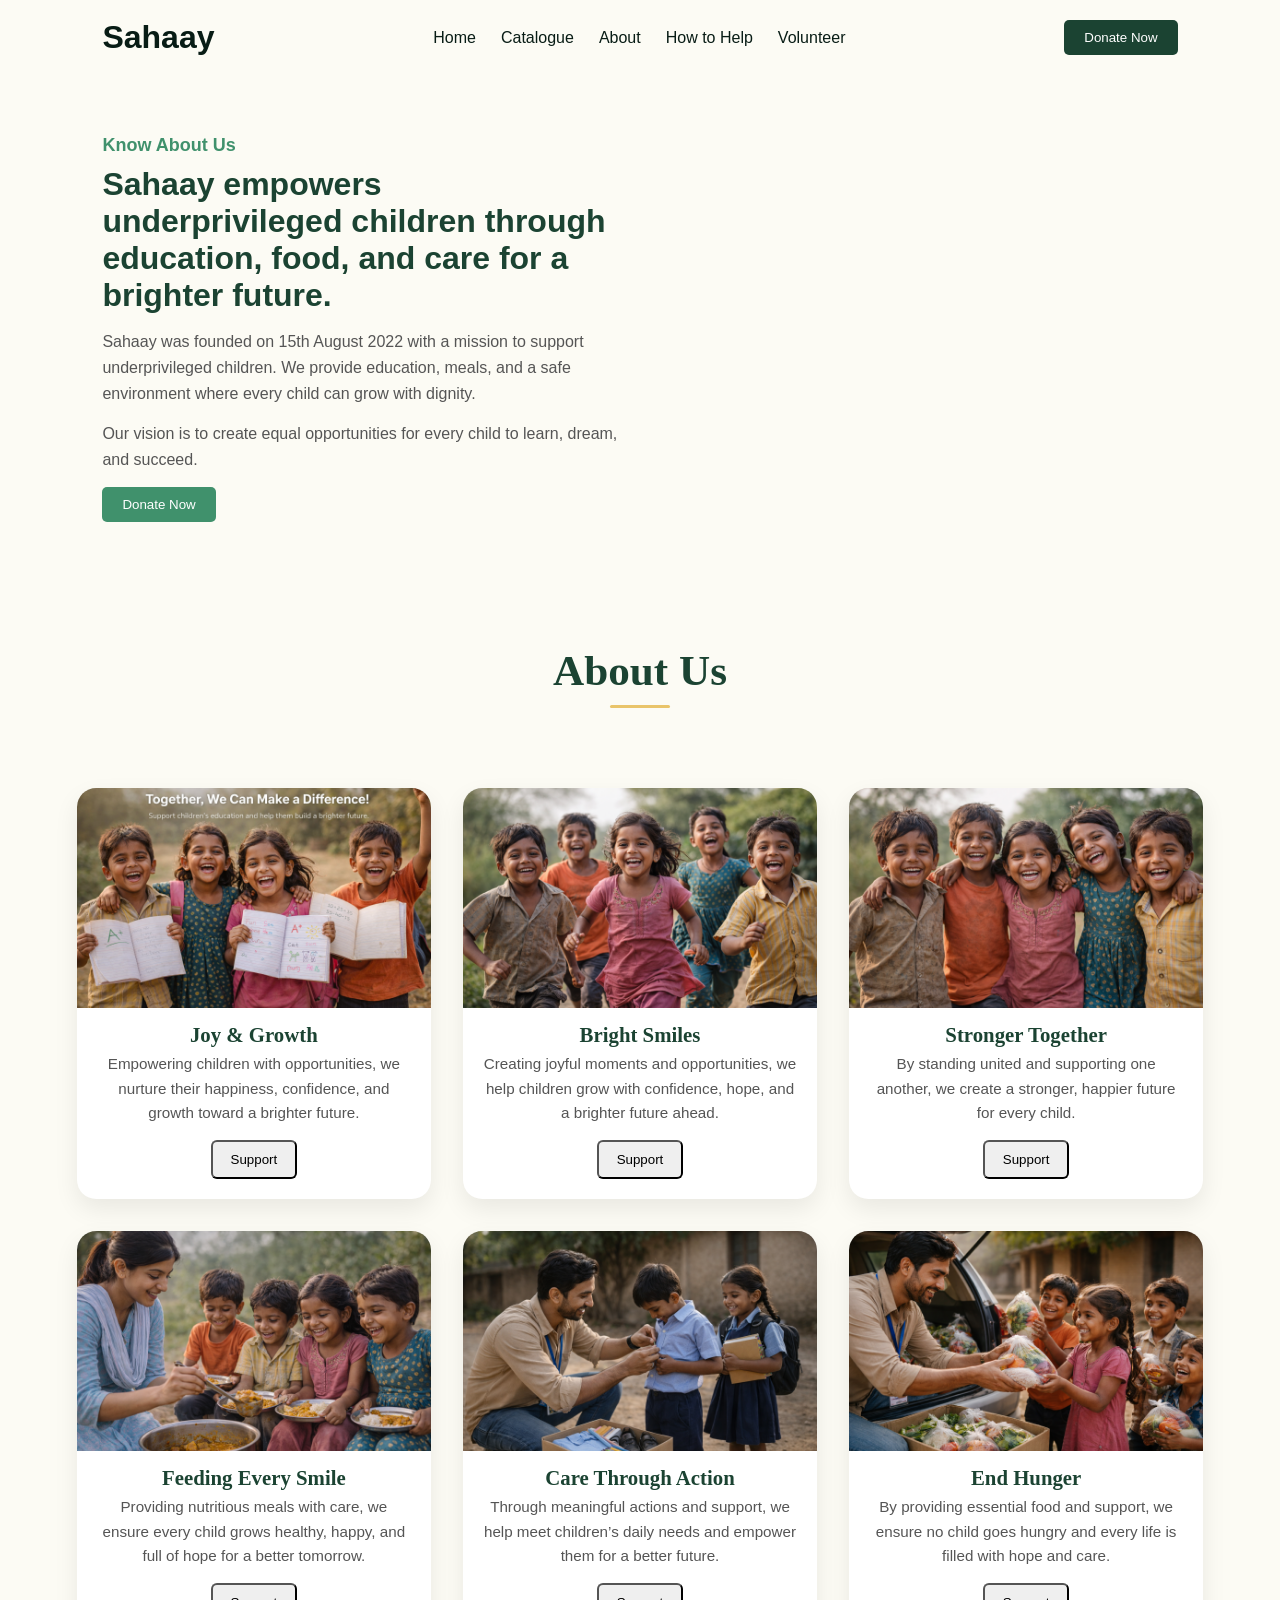
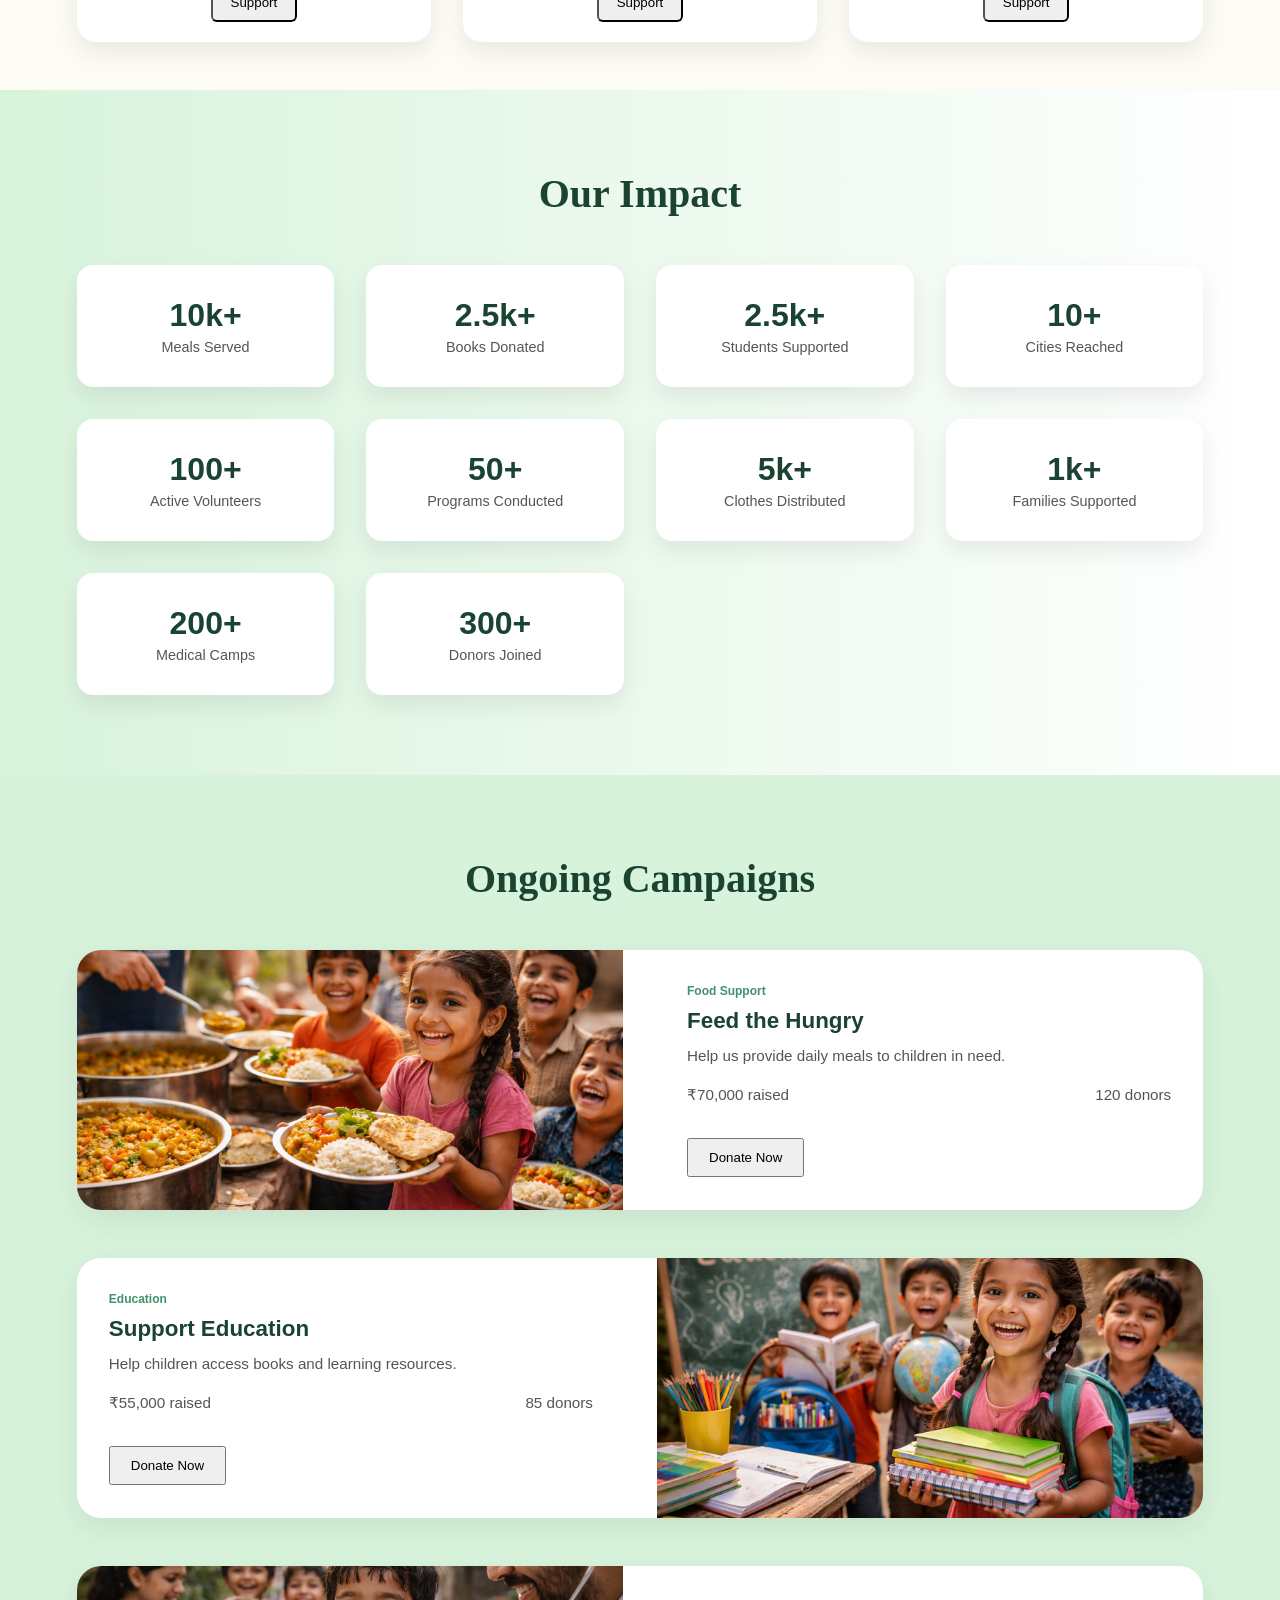
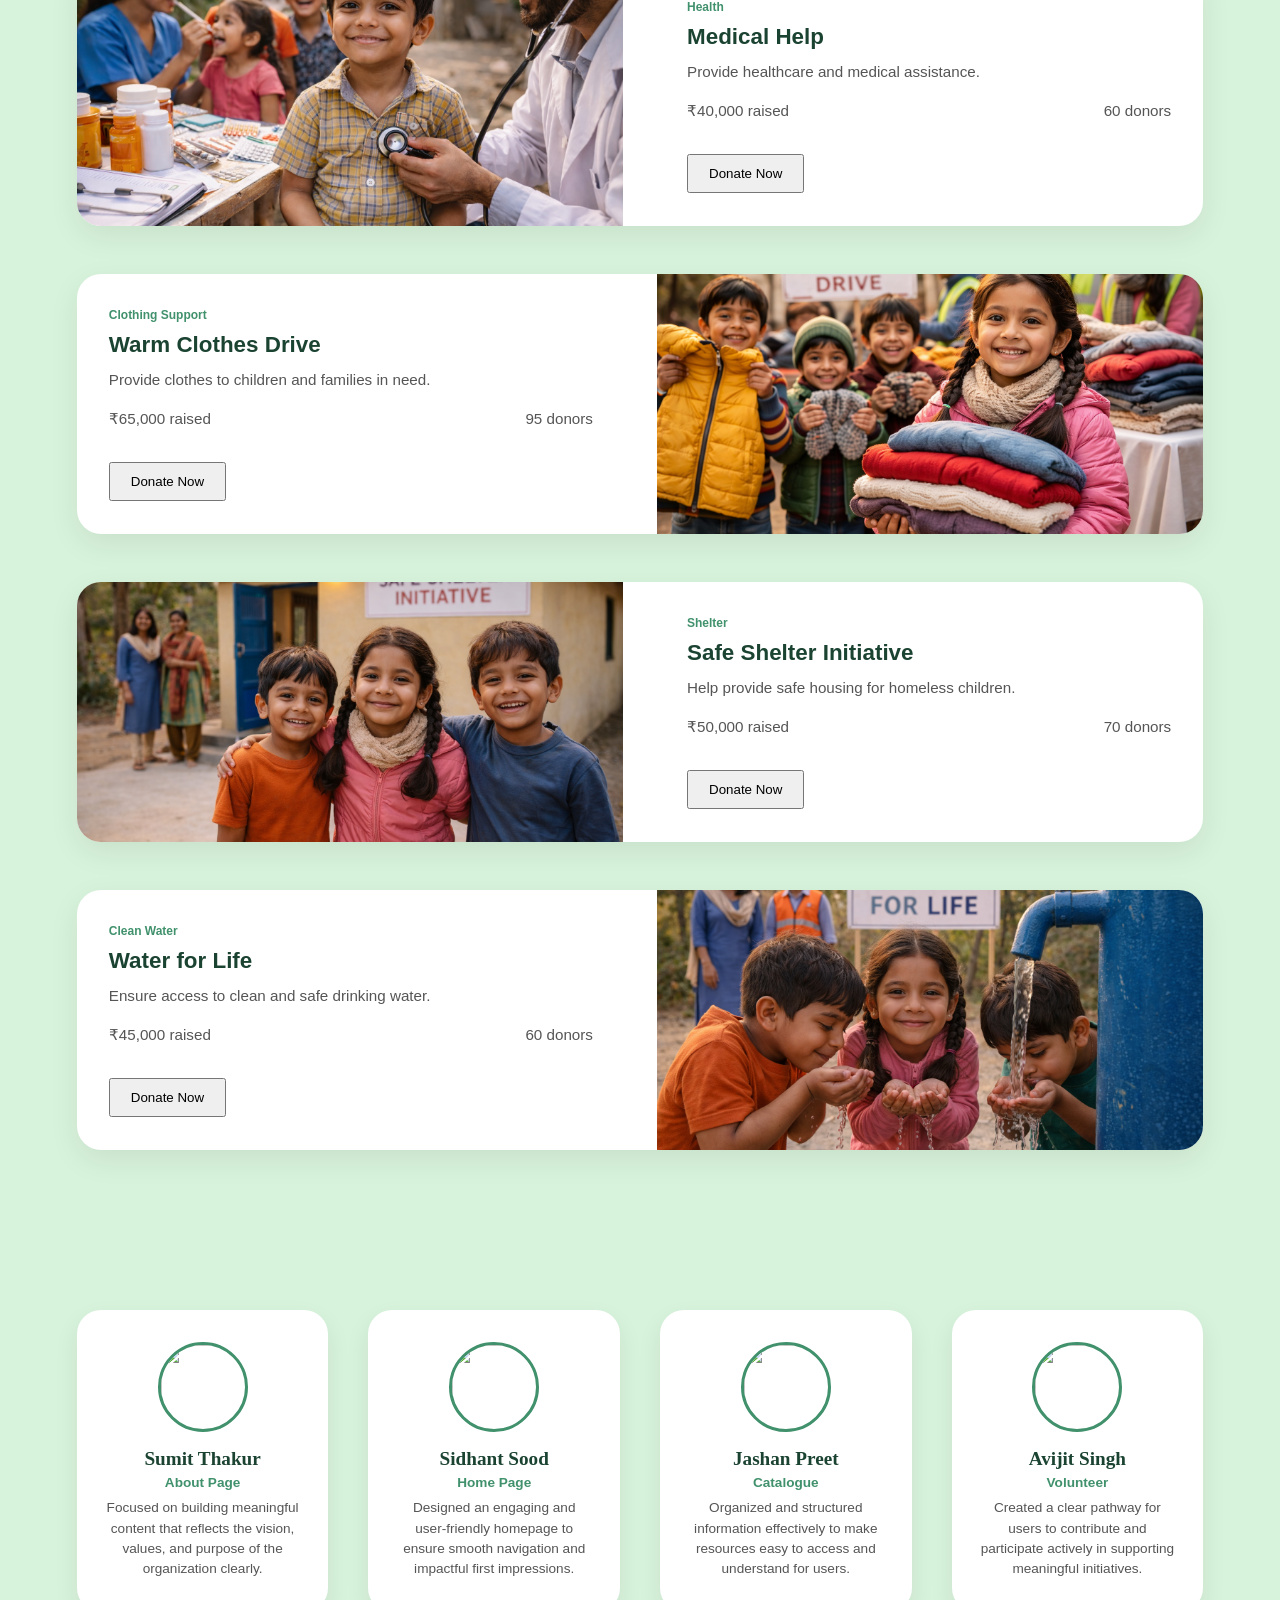
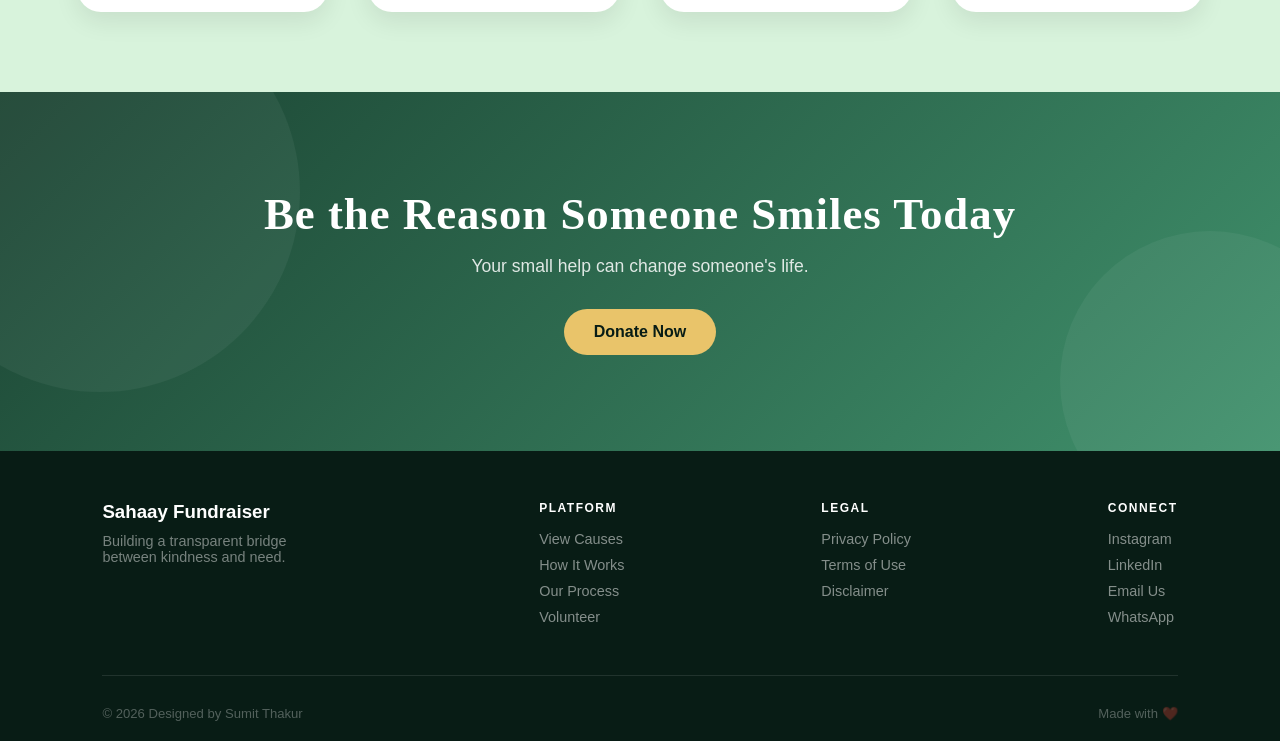
==== ABOUT/index.html @ 9f2596bf "added about page" ====
<!doctype html>
<html lang="en">
  <head>
    <meta charset="UTF-8" />
    <meta name="viewport" content="width=device-width, initial-scale=1.0" />
    <title>Sahaay | Extending a Helping Hand</title>
    <link rel="stylesheet" href="style.css" />
  </head>

  <body>
    <!-- NAVBAR -->
   <nav class="navbar">
        <div class="logo">Sahaay</div>
        <ul class="nav-links">
            <li><a href="#home">Home</a></li>
            <li><a href="#catalogue">Catalogue</a></li>
            <li><a href="#about">About</a></li>
            <li><a href="#how">How to Help</a></li>
            <li><a href="#volunteer">Volunteer</a></li>
        </ul>
        <button class="nav-donate">Donate Now</button>
    </nav>

    <!-- ===== ABOUT SECTION ===== -->
    <section class="about">
      <div class="about-container">
        <!-- LEFT SIDE CONTENT -->
        <div class="about-content">
          <h3 class="about-sub">Know About Us</h3>

          <h2 class="about-title">
            Sahaay empowers underprivileged children through education, food,
            and care for a brighter future.
          </h2>

          <p class="about-text">
            Sahaay was founded on 15th August 2022 with a mission to support
            underprivileged children. We provide education, meals, and a safe
            environment where every child can grow with dignity.
          </p>

          <p class="about-text">
            Our vision is to create equal opportunities for every child to
            learn, dream, and succeed.
          </p>

          <button class="about-btn">Donate Now</button>
        </div>

        <!-- RIGHT SIDE VIDEO -->
        <div class="about-video">
          <video autoplay muted loop>
            <source src="ASSETS/video1.mp4" type="video/mp4" />
          </video>
        </div>
      </div>
    </section>

    <!-- ABOUT -->
    <section class="main-section1">
      <h2 class="about-heading">About Us</h2>
    </section>

    <section class="main-section2 about-grid">
      <div class="main-section-child about-card">
        <img src="Assets/image1.png" />
        <h3 class="card-title">Joy & Growth</h3>
        <p class="card-desc">
          Empowering children with opportunities, we nurture their happiness,
          confidence, and growth toward a brighter future.
        </p>
        <button class="btn-primary">Support</button>
      </div>

      <div class="main-section-child about-card">
        <img src="Assets/image2.png" />
        <h3 class="card-title">Bright Smiles</h3>
        <p class="card-desc">
          Creating joyful moments and opportunities, we help children grow with
          confidence, hope, and a brighter future ahead.
        </p>
        <button class="btn-primary">Support</button>
      </div>

      <div class="main-section-child about-card">
        <img src="Assets/image3.png" />
        <h3 class="card-title">Stronger Together</h3>
        <p class="card-desc">
          By standing united and supporting one another, we create a stronger,
          happier future for every child.
        </p>
        <button class="btn-primary">Support</button>
      </div>

      <div class="main-section-child about-card">
        <img src="Assets/image4.png" />
        <h3 class="card-title">Feeding Every Smile</h3>
        <p class="card-desc">
          Providing nutritious meals with care, we ensure every child grows
          healthy, happy, and full of hope for a better tomorrow.
        </p>
        <button class="btn-primary">Support</button>
      </div>

      <div class="main-section-child about-card">
        <img src="Assets/image5.png" />
        <h3 class="card-title">Care Through Action</h3>
        <p class="card-desc">
          Through meaningful actions and support, we help meet children’s daily
          needs and empower them for a better future.
        </p>
        <button class="btn-primary">Support</button>
      </div>

      <div class="main-section-child about-card">
        <img src="Assets/image6.png" />
        <h3 class="card-title">End Hunger</h3>
        <p class="card-desc">
          By providing essential food and support, we ensure no child goes
          hungry and every life is filled with hope and care.
        </p>
        <button class="btn-primary">Support</button>
      </div>
    </section>

    <section class="impact">
      <h2>Our Impact</h2>

      <div class="impact-container">
        <div class="impact-box">
          <h3>10k+</h3>
          <p>Meals Served</p>
        </div>

        <div class="impact-box">
          <h3>2.5k+</h3>
          <p>Books Donated</p>
        </div>

        <div class="impact-box">
          <h3>2.5k+</h3>
          <p>Students Supported</p>
        </div>

        <div class="impact-box">
          <h3>10+</h3>
          <p>Cities Reached</p>
        </div>

        <div class="impact-box">
          <h3>100+</h3>
          <p>Active Volunteers</p>
        </div>

        <div class="impact-box">
          <h3>50+</h3>
          <p>Programs Conducted</p>
        </div>

        <div class="impact-box">
          <h3>5k+</h3>
          <p>Clothes Distributed</p>
        </div>

        <div class="impact-box">
          <h3>1k+</h3>
          <p>Families Supported</p>
        </div>

        <div class="impact-box">
          <h3>200+</h3>
          <p>Medical Camps</p>
        </div>

        <div class="impact-box">
          <h3>300+</h3>
          <p>Donors Joined</p>
        </div>
      </div>
    </section>

    <!-- ===== NEW: CAMPAIGN CARDS ===== -->
    <section class="campaigns">
      <h2>Ongoing Campaigns</h2>

      <div class="campaign-list">
        <div class="campaign-card">
          <div class="campaign-img">
            <img src="Assets/image7.png" />
          </div>
          <div class="campaign-content">
            <span>Food Support</span>
            <h3>Feed the Hungry</h3>
            <p>Help us provide daily meals to children in need.</p>
            <div class="campaign-meta">
              <p>₹70,000 raised</p>
              <p>120 donors</p>
            </div>
            <button class="btn-primary">Donate Now</button>
          </div>
        </div>

        <div class="campaign-card reverse">
          <div class="campaign-img">
            <img src="Assets/image8.png" />
          </div>
          <div class="campaign-content">
            <span>Education</span>
            <h3>Support Education</h3>
            <p>Help children access books and learning resources.</p>
            <div class="campaign-meta">
              <p>₹55,000 raised</p>
              <p>85 donors</p>
            </div>
            <button class="btn-primary">Donate Now</button>
          </div>
        </div>

        <div class="campaign-card">
          <div class="campaign-img">
            <img src="Assets/image9.png" />
          </div>
          <div class="campaign-content">
            <span>Health</span>
            <h3>Medical Help</h3>
            <p>Provide healthcare and medical assistance.</p>
            <div class="campaign-meta">
              <p>₹40,000 raised</p>
              <p>60 donors</p>
            </div>
            <button class="btn-primary">Donate Now</button>
          </div>
        </div>

        <div class="campaign-card reverse">
          <div class="campaign-img">
            <img src="Assets/image10.png" />
          </div>
          <div class="campaign-content">
            <span>Clothing Support</span>
            <h3>Warm Clothes Drive</h3>
            <p>Provide clothes to children and families in need.</p>
            <div class="campaign-meta">
              <p>₹65,000 raised</p>
              <p>95 donors</p>
            </div>
            <button class="btn-primary">Donate Now</button>
          </div>
        </div>

        <div class="campaign-card">
          <div class="campaign-img">
            <img src="Assets/image11.png" />
          </div>
          <div class="campaign-content">
            <span>Shelter</span>
            <h3>Safe Shelter Initiative</h3>
            <p>Help provide safe housing for homeless children.</p>
            <div class="campaign-meta">
              <p>₹50,000 raised</p>
              <p>70 donors</p>
            </div>
            <button class="btn-primary">Donate Now</button>
          </div>
        </div>

        <div class="campaign-card reverse">
          <div class="campaign-img">
            <img src="Assets/image12.png" />
          </div>
          <div class="campaign-content">
            <span>Clean Water</span>
            <h3>Water for Life</h3>
            <p>Ensure access to clean and safe drinking water.</p>
            <div class="campaign-meta">
              <p>₹45,000 raised</p>
              <p>60 donors</p>
            </div>
            <button class="btn-primary">Donate Now</button>
          </div>
        </div>
      </div>
    </section>

    <!-- =======Team section======= -->
    <section class="team-section">
      <div class="team-container">
        <div class="team-card">
          <img src="ASSETS/cards.jpg" />
          <h3>Sumit Thakur</h3>
          <p class="role">About Page</p>
          <p class="team-desc">
            Focused on building meaningful content that reflects the vision,
            values, and purpose of the organization clearly.
          </p>
        </div>

        <div class="team-card">
          <img src="ASSETS/cards.jpg" />
          <h3>Sidhant Sood</h3>
          <p class="role">Home Page</p>
          <p class="team-desc">
            Designed an engaging and user-friendly homepage to ensure smooth
            navigation and impactful first impressions.
          </p>
        </div>

        <div class="team-card">
          <img src="ASSETS/cards.jpg" />
          <h3>Jashan Preet</h3>
          <p class="role">Catalogue</p>
          <p class="team-desc">
            Organized and structured information effectively to make resources
            easy to access and understand for users.
          </p>
        </div>

        <div class="team-card">
          <img src="ASSETS/cards.jpg" />
          <h3>Avijit Singh</h3>
          <p class="role">Volunteer</p>
          <p class="team-desc">
            Created a clear pathway for users to contribute and participate
            actively in supporting meaningful initiatives.
          </p>
        </div>
      </div>
    </section>

    <!-- ===== NEW: DONATION CTA ===== -->
    <section class="donation-cta">
      <h2>Be the Reason Someone Smiles Today</h2>
      <p>Your small help can change someone's life.</p>
      <button class="btn-primary">Donate Now</button>
    </section>

    <!-- ===== Footer section ===== -->
    <footer class="footer">
      <div class="footer-top">
        <div class="footer-brand">
          <h3>Sahaay Fundraiser</h3>
          <p>Building a transparent bridge between kindness and need.</p>
        </div>
        <div class="footer-col">
          <h5>Platform</h5>
          <a href="#">View Causes</a>
          <a href="#">How It Works</a>
          <a href="#">Our Process</a>
          <a href="#">Volunteer</a>
        </div>
        <div class="footer-col">
          <h5>Legal</h5>
          <a href="#">Privacy Policy</a>
          <a href="#">Terms of Use</a>
          <a href="#">Disclaimer</a>
        </div>
        <div class="footer-col">
          <h5>Connect</h5>
          <a href="#">Instagram</a>
          <a href="#">LinkedIn</a>
          <a href="#">Email Us</a>
          <a href="#">WhatsApp</a>
        </div>
      </div>
      <div class="footer-bottom">
        <p class="copy">&copy; 2026 Designed by Sumit Thakur</p>
        <p class="copy">Made with ❤️</p>
      </div>
    </footer>
  </body>
</html>
---- ABOUT/style.css ----
/* ===== ROOT VARIABLES ===== */
:root {
  --primary-color: #1b4332;
  --secondary-color: #40916c;
  --accent-color: #e9c46a;
  --bg-color: #fcfbf4;
  --bg-alt: #d8f3dc;
  --text-main: #081c15;
  --text-light: #ffffff;
  --font-main: "Georgia", serif;
  --font-alt: "Helvetica Neue", Arial, sans-serif;
}




/* ===== GLOBAL RESET ===== */
* {
  margin: 0;
  padding: 0;
  box-sizing: border-box;
}

html,
body {
  overflow-x: hidden;
}



/* ===== BODY ===== */
body {
  font-family: var(--font-alt);
  background-color: var(--bg-color);
  color: var(--text-main);
}





/* ===== NAVBAR ===== */
.navbar {
  display: flex;
  justify-content: space-between;
  align-items: center;
  padding: 1.2rem 8%;
  background: var(--text-white);
  position: sticky;
  top: 0;
  box-shadow: var(--shadow);
  z-index: 1000;
}

.logo {
  font-size: 2rem;
  font-weight: bold;
  color: var(--primary-green);
}

.nav-links {
  list-style: none;
  display: flex;
  gap: 25px;
}

.nav-links a {
  text-decoration: none;
  color: var(--text-dark);
  font-weight: 500;
}

.nav-donate {
  background-color: var(--primary-color);
  color: var(--text-light);
  padding: 10px 20px;
  border: none;
  border-radius: 5px;
  cursor: pointer;
}







/* ===== ABOUT SECTION ===== */
.about {
  padding: 60px 8%;
  background: var(--bg-color);
}


.about-container {
  display: grid;
  grid-template-columns: 1fr 1fr;
  gap: 40px;
  align-items: center;
}


.about-sub {
  color: var(--secondary-color);
  font-size: 18px;
  margin-bottom: 10px;
}

.about-title {
  font-size: 32px;
  color: var(--primary-color);
  margin-bottom: 15px;
}

.about-text {
  color: #555;
  margin-bottom: 15px;
  line-height: 1.6;
}


.about-btn {
  padding: 10px 20px;
  border: none;
  background: var(--secondary-color);
  color: white;
  cursor: pointer;
  border-radius: 5px;
}


.about-video video {
  width: 100%;
  height: 350px;
  object-fit: cover;
  border-radius: 10px;
}






/* ABOUT SECTION STYLING */
.main-section1 {
  text-align: center;
  padding: 4rem 2rem 2rem;
}

.about-heading {
  font-size: 2.7rem;
  color: var(--primary-color);
  font-family: var(--font-main);
  position: relative;
}

.about-heading::after {
  content: "";
  width: 60px;
  height: 3px;
  background: var(--accent-color);
  display: block;
  margin: 10px auto 0;
  border-radius: 2px;
}

.about-grid {
  display: grid;
  grid-template-columns: repeat(auto-fit, minmax(280px, 1fr));
  gap: 2rem;
  padding: 3rem 6%;
}

.about-card {
  background: var(--text-light);
  border-radius: 1.2rem;
  overflow: hidden;
  box-shadow: 0 10px 25px rgba(0, 0, 0, 0.08);
  transition: 0.3s ease;
  display: flex;
  flex-direction: column;
}

.about-card:hover {
  transform: translateY(-12px);
  box-shadow: 0 20px 40px rgba(0, 0, 0, 0.15);
}

.about-card img {
  width: 100%;
  height: 220px;
  object-fit: cover;
  transition: 0.3s;
}

.about-card:hover img {
  transform: scale(1.05);
}

.card-title {
  font-size: 1.3rem;
  color: var(--primary-color);
  margin: 15px 0 5px;
  font-family: var(--font-main);
  text-align: center;
}

.card-desc {
  font-size: 0.95rem;
  color: #555;
  padding: 0 1.2rem;
  line-height: 1.6;
  text-align: center;
}

.about-card .btn-primary {
  margin: 15px auto 20px;
  padding: 10px 18px;
  border-radius: 6px;
  font-weight: 500;
}






/* IMPACT SECTION */
.impact {
  padding: 5rem 6%;
  text-align: center;
  background: linear-gradient(to right, var(--bg-alt), #ffffff);
}

.impact h2 {
  font-size: 2.5rem;
  margin-bottom: 3rem;
  color: var(--primary-color);
  font-family: var(--font-main);
}

.impact-container {
  display: grid;
  grid-template-columns: repeat(auto-fit, minmax(220px, 1fr));
  gap: 2rem;
}

.impact-box {
  background: var(--text-light);
  padding: 2rem;
  border-radius: 1rem;
  box-shadow: 0 10px 25px rgba(0, 0, 0, 0.08);
  transition: all 0.3s ease;
  position: relative;
  overflow: hidden;
}

.impact-box:hover {
  transform: translateY(-10px) scale(1.03);
  box-shadow: 0 20px 40px rgba(0, 0, 0, 0.15);
}

.impact-box h3 {
  font-size: 2rem;
  color: var(--primary-color);
  margin-bottom: 5px;
}

.impact-box p {
  font-size: 0.9rem;
  color: #555;
}

.impact-box::before {
  content: "";
  position: absolute;
  inset: 0;
  background: linear-gradient(
    120deg,
    transparent,
    rgba(64, 145, 108, 0.15),
    transparent
  );
  opacity: 0;
  transition: 0.3s;
}

.impact-box:hover::before {
  opacity: 1;
}




/* CAMPAIGNS */
.campaigns {
  padding: 5rem 6%;
  background: var(--bg-alt);
}

.campaigns h2 {
  text-align: center;
  font-size: 2.5rem;
  margin-bottom: 3rem;
  color: var(--primary-color);
  font-family: var(--font-main);
}

.campaign-list {
  display: flex;
  flex-direction: column;
  gap: 3rem;
}

.campaign-card {
  display: flex;
  align-items: center;
  gap: 2rem;
  background: var(--text-light);
  border-radius: 1.5rem;
  overflow: hidden;
  box-shadow: 0 10px 30px rgba(0, 0, 0, 0.08);
  transition: 0.3s ease;
}

.campaign-card:hover {
  transform: translateY(-10px);
  box-shadow: 0 20px 40px rgba(0, 0, 0, 0.15);
}

.campaign-card.reverse {
  flex-direction: row-reverse;
}

.campaign-img {
  width: 50%;
  height: 260px;
  overflow: hidden;
}

.campaign-img img {
  width: 100%;
  height: 100%;
  object-fit: cover;
  transition: 0.3s;
}

.campaign-card:hover img {
  transform: scale(1.1);
}

.campaign-content {
  width: 50%;
  padding: 2rem;
  display: flex;
  flex-direction: column;
}

.campaign-content span {
  font-size: 0.75rem;
  color: var(--secondary-color);
  font-weight: 600;
}

.campaign-content h3 {
  margin: 10px 0;
  color: var(--primary-color);
  font-size: 1.4rem;
}

.campaign-content p {
  font-size: 0.95rem;
  color: #555;
  margin-bottom: 15px;
  line-height: 1.6;
}

.campaign-meta {
  display: flex;
  justify-content: space-between;
  font-size: 0.85rem;
  margin-bottom: 15px;
  color: #444;
}

.campaign-content .btn-primary {
  width: fit-content;
  padding: 10px 20px;
  margin-top: auto;
}







/* TEAM SECTION STYLING */
.team-section {
  padding: 5rem 6%;
  background: var(--bg-alt);
}

.team-container {
  display: grid;
  grid-template-columns: repeat(auto-fit, minmax(240px, 1fr));
  gap: 2.5rem;
}

.team-card {
  background: var(--text-light);
  border-radius: 1.5rem;
  padding: 2rem 1.5rem;
  text-align: center;
  transition: 0.3s ease;
  box-shadow: 0 10px 25px rgba(0, 0, 0, 0.08);
  position: relative;
  overflow: hidden;
}

.team-card::before {
  content: "";
  position: absolute;
  inset: 0;
  background: linear-gradient(
    120deg,
    transparent,
    rgba(64, 145, 108, 0.1),
    transparent
  );
  opacity: 0;
  transition: 0.3s;
}

.team-card:hover::before {
  opacity: 1;
}

.team-card:hover {
  transform: translateY(-12px);
  box-shadow: 0 20px 40px rgba(0, 0, 0, 0.15);
}

.team-card img {
  width: 90px;
  height: 90px;
  border-radius: 50%;
  object-fit: cover;
  margin-bottom: 1rem;
  border: 3px solid var(--secondary-color);
  transition: 0.3s;
}

.team-card:hover img {
  transform: scale(1.1);
  border-color: var(--accent-color);
}

.team-card h3 {
  color: var(--primary-color);
  font-size: 1.2rem;
  margin-bottom: 5px;
  font-family: var(--font-main);
}

.role {
  font-size: 0.85rem;
  color: var(--secondary-color);
  font-weight: 600;
  margin-bottom: 8px;
}

.team-desc {
  font-size: 0.85rem;
  color: #555;
  line-height: 1.5;
  padding: 0 5px;
}








/* DONATION CTA STYLING */
.donation-cta {
  padding: 6rem 2rem;
  text-align: center;
  background: linear-gradient(
    135deg,
    var(--primary-color),
    var(--secondary-color)
  );
  color: var(--text-light);
  position: relative;
  overflow: hidden;
}

.donation-cta::before {
  content: "";
  position: absolute;
  width: 400px;
  height: 400px;
  background: rgba(255, 255, 255, 0.05);
  border-radius: 50%;
  top: -100px;
  left: -100px;
}

.donation-cta::after {
  content: "";
  position: absolute;
  width: 300px;
  height: 300px;
  background: rgba(255, 255, 255, 0.05);
  border-radius: 50%;
  bottom: -80px;
  right: -80px;
}

.donation-cta h2 {
  font-size: 2.8rem;
  margin-bottom: 1rem;
  font-family: var(--font-main);
  letter-spacing: 1px;
}

.donation-cta p {
  font-size: 1.1rem;
  margin-bottom: 2rem;
  color: rgba(255, 255, 255, 0.85);
}

.donation-cta .btn-primary {
  background: var(--accent-color);
  color: var(--text-main);
  border: none;
  padding: 14px 30px;
  font-size: 1rem;
  border-radius: 30px;
  font-weight: 600;
  cursor: pointer;
  transition: 0.3s;
}

.donation-cta .btn-primary:hover {
  transform: scale(1.08);
  box-shadow: 0 10px 25px rgba(0, 0, 0, 0.2);
}



/* ===== Footer ===== */
.footer {
  padding: 50px 8% 20px;
  background-color: var(--text-main);
  color: white;
}

.footer-top {
  display: flex;
  justify-content: space-between;
  gap: 40px;
  flex-wrap: wrap;
  padding-bottom: 40px;
  border-bottom: 1px solid rgba(255, 255, 255, 0.1);
  margin-bottom: 30px;
}

.footer-brand p {
  color: rgba(255, 255, 255, 0.45);
  font-size: 0.9rem;
  margin-top: 10px;
  max-width: 240px;
}

.footer-col h5 {
  font-size: 0.75rem;
  text-transform: uppercase;
  letter-spacing: 1.5px;
  color: var(--accent-gold);
  margin-bottom: 16px;
}

.footer-col a {
  display: block;
  color: rgba(255, 255, 255, 0.5);
  text-decoration: none;
  font-size: 0.9rem;
  margin-bottom: 10px;
}

.footer-col a:hover {
  color: white;
}

.footer-bottom {
  display: flex;
  justify-content: space-between;
  flex-wrap: wrap;
  gap: 8px;
}

.copy {
  font-size: 0.82rem;
  color: rgba(255, 255, 255, 0.3);
}

.f-links {
  margin: 20px 0;
}

.f-links a {
  color: var(--bg-alt);
  text-decoration: none;
  margin: 0 10px;
}
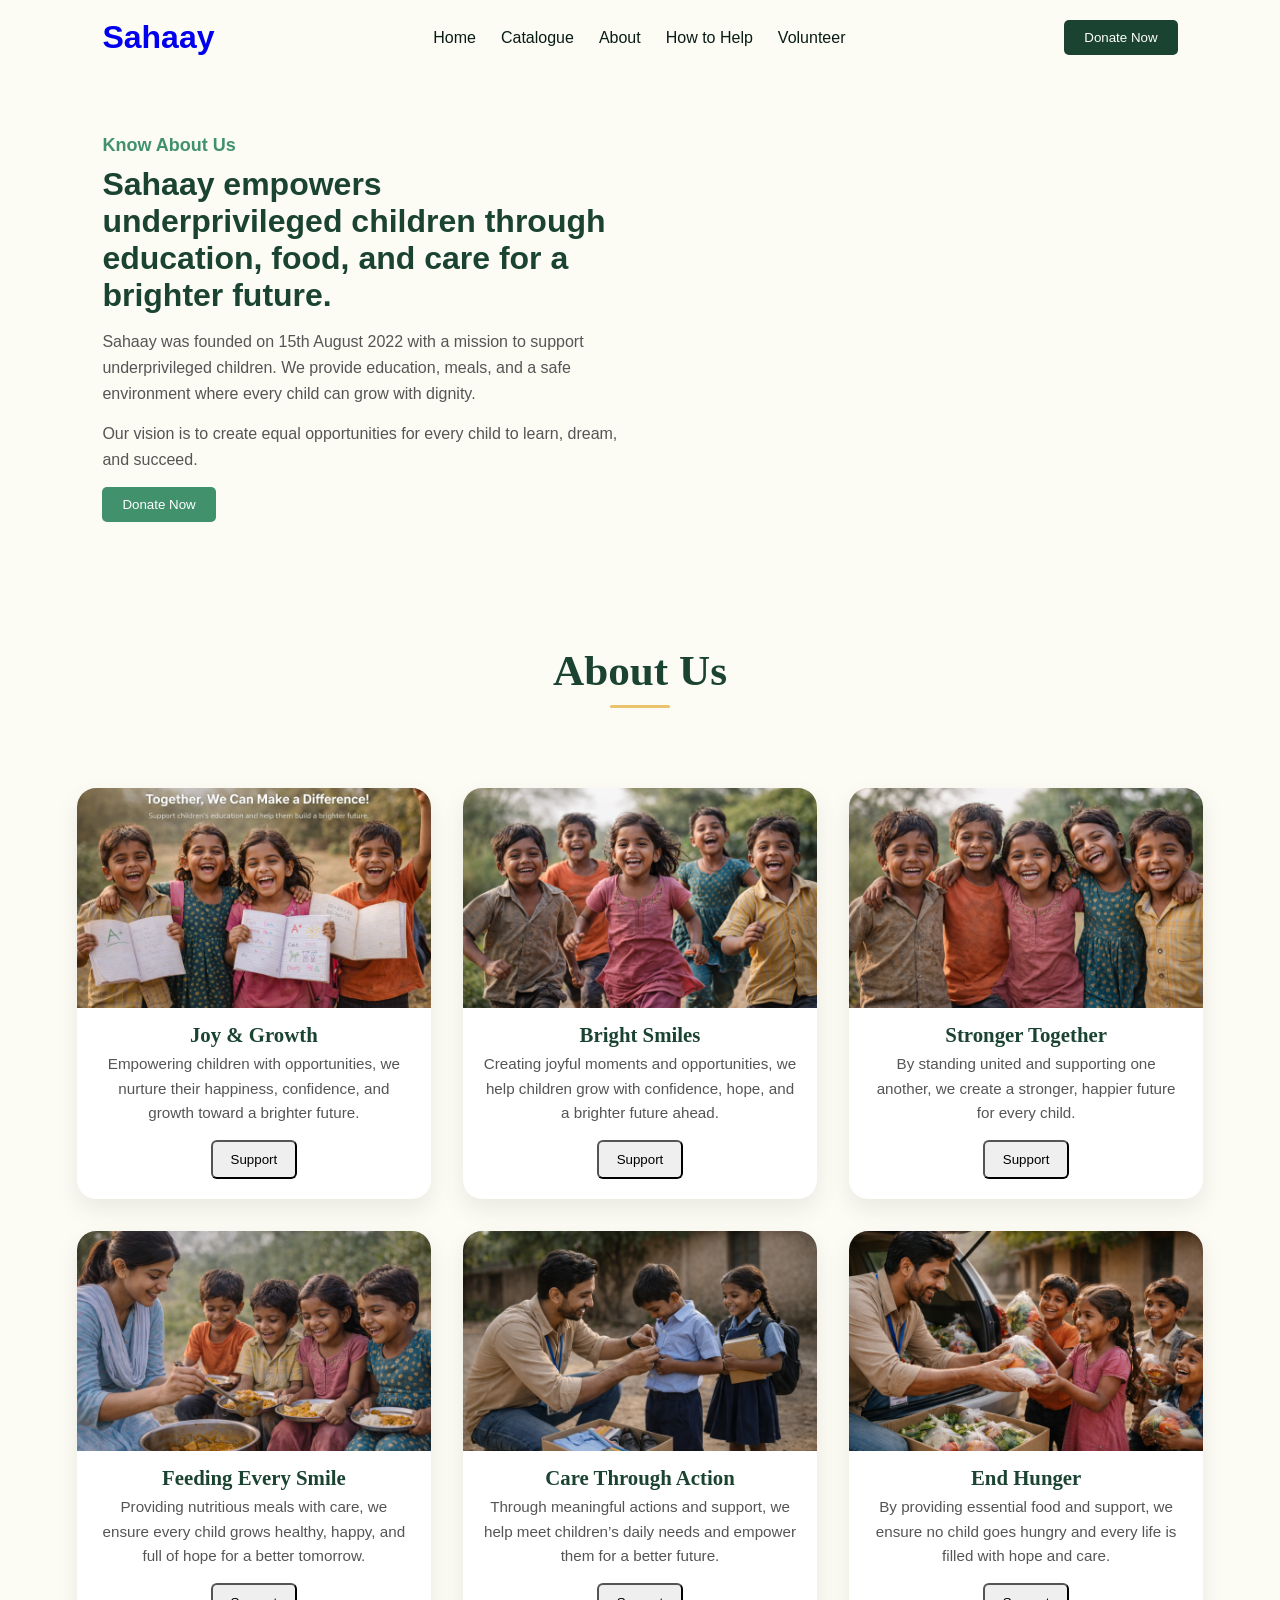
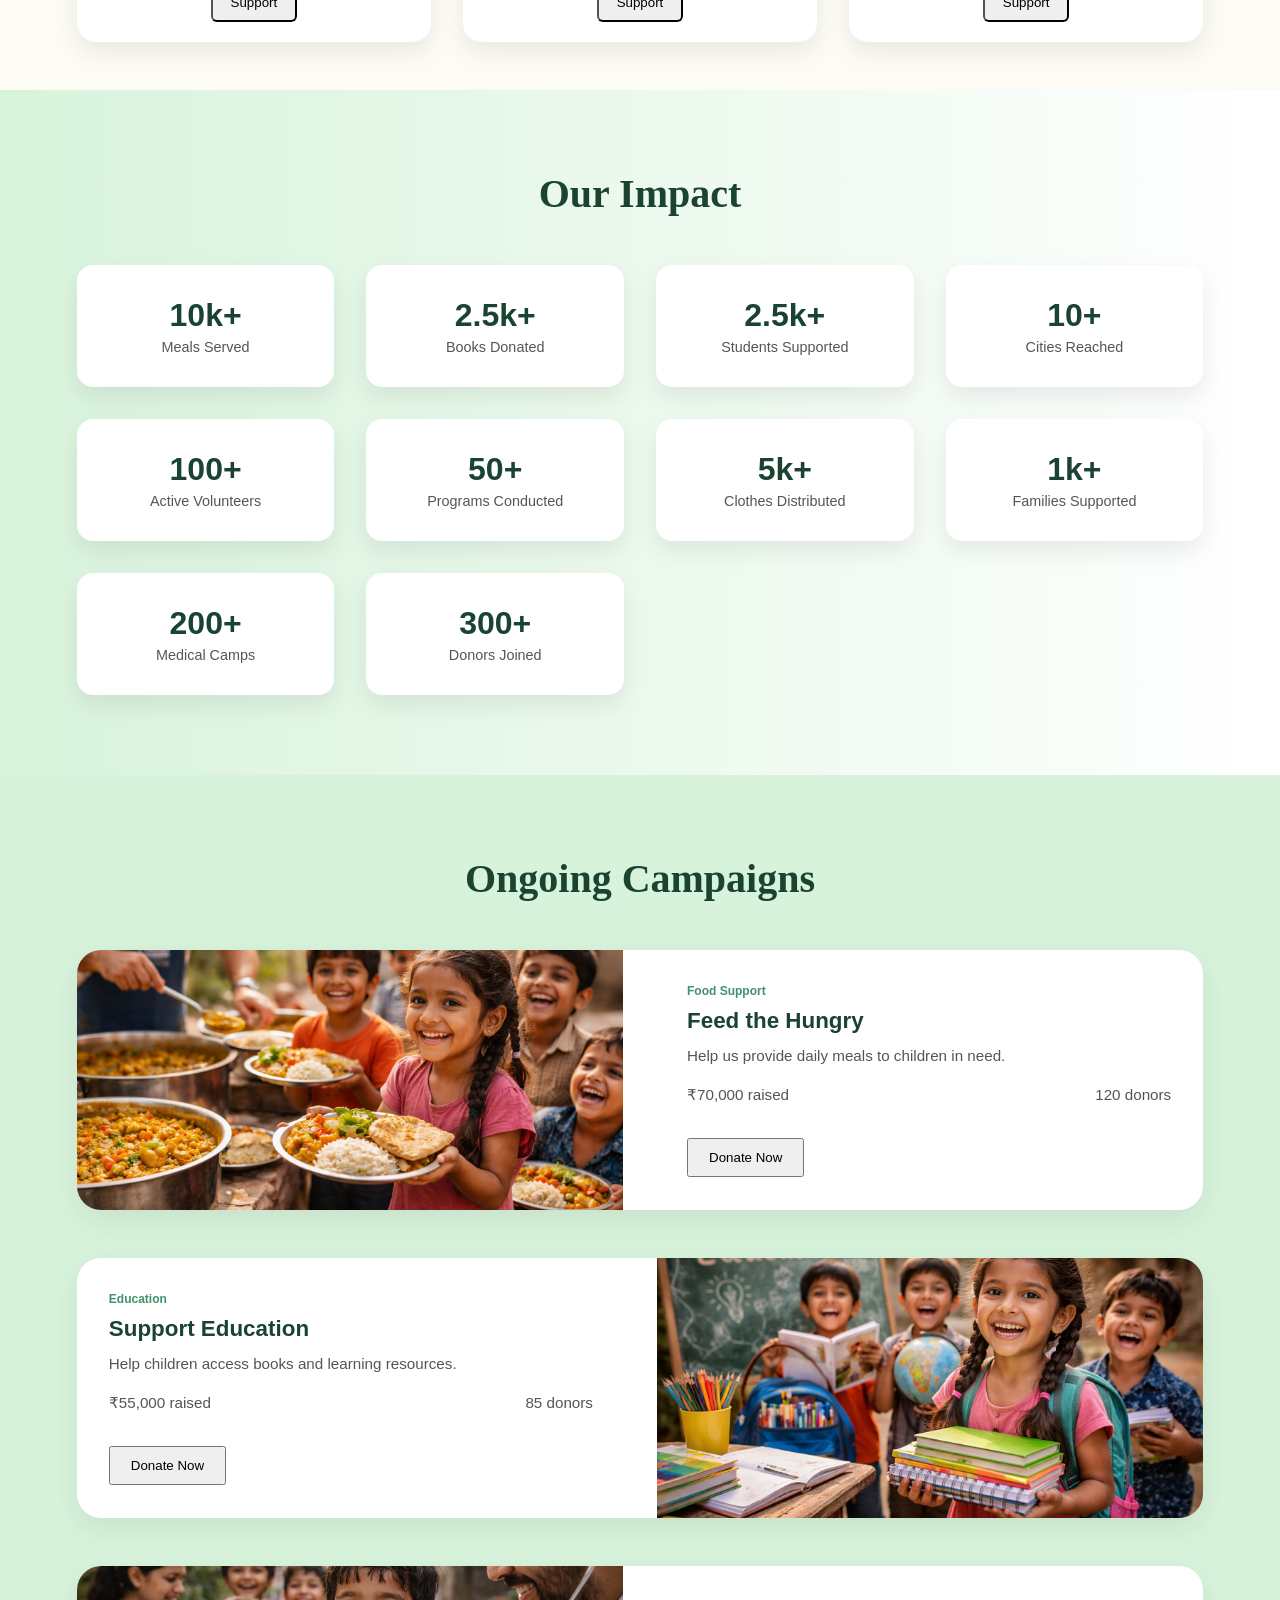
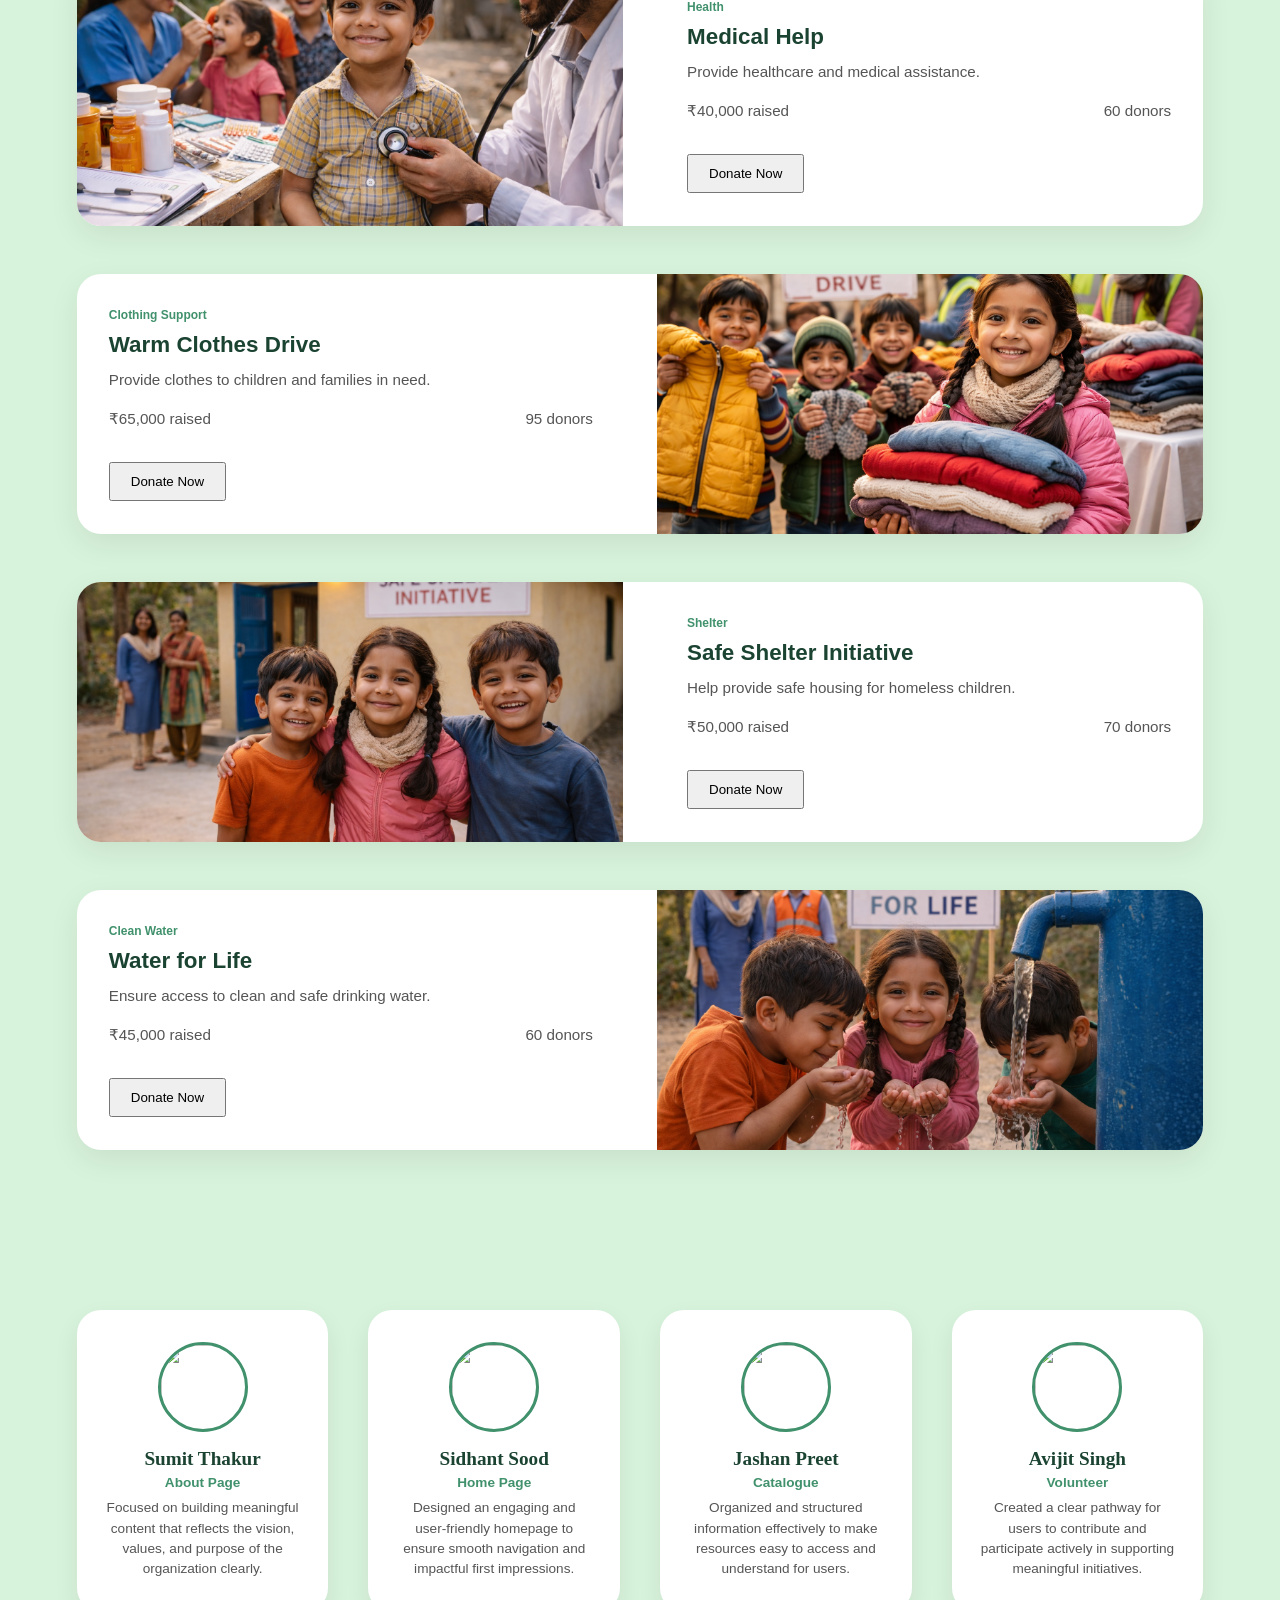
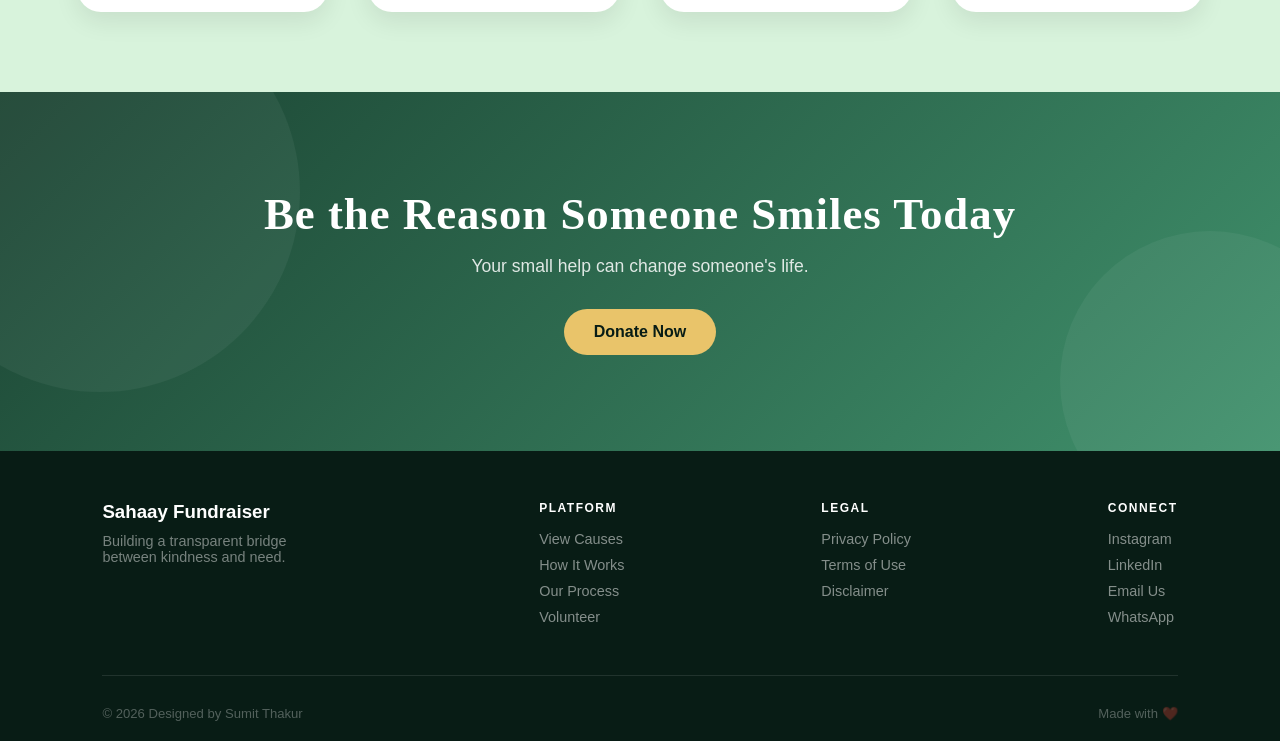
==== commit c6911318: "Minor Changes" ====
--- a/ABOUT/index.html
+++ b/ABOUT/index.html
@@ -10,10 +10,10 @@
   <body>
     <!-- NAVBAR -->
    <nav class="navbar">
-        <div class="logo">Sahaay</div>
+        <a href="/Home/index.html" style="text-decoration: none;"><div class="logo">Sahaay</div></a>
         <ul class="nav-links">
-            <li><a href="#home">Home</a></li>
-            <li><a href="#catalogue">Catalogue</a></li>
+            <li><a href="/Home/index.html">Home</a></li>
+            <li><a href="/Catalogue/catalogue.html">Catalogue</a></li>
             <li><a href="#about">About</a></li>
             <li><a href="#how">How to Help</a></li>
             <li><a href="#volunteer">Volunteer</a></li>
@@ -286,7 +286,7 @@
     <section class="team-section">
       <div class="team-container">
         <div class="team-card">
-          <img src="ASSETS/cards.jpg" />
+          <img src="ASSETS/profile.png" />
           <h3>Sumit Thakur</h3>
           <p class="role">About Page</p>
           <p class="team-desc">
@@ -296,7 +296,7 @@
         </div>
 
         <div class="team-card">
-          <img src="ASSETS/cards.jpg" />
+          <img src="ASSETS/profile.png" />
           <h3>Sidhant Sood</h3>
           <p class="role">Home Page</p>
           <p class="team-desc">
@@ -306,7 +306,7 @@
         </div>
 
         <div class="team-card">
-          <img src="ASSETS/cards.jpg" />
+          <img src="ASSETS/profile.png" />
           <h3>Jashan Preet</h3>
           <p class="role">Catalogue</p>
           <p class="team-desc">
@@ -316,7 +316,7 @@
         </div>
 
         <div class="team-card">
-          <img src="ASSETS/cards.jpg" />
+          <img src="ASSETS/profile.png" />
           <h3>Avijit Singh</h3>
           <p class="role">Volunteer</p>
           <p class="team-desc">
--- a/ABOUT/style.css
+++ b/ABOUT/style.css
@@ -11,9 +11,6 @@
   --font-alt: "Helvetica Neue", Arial, sans-serif;
 }
 
-
-
-
 /* ===== GLOBAL RESET ===== */
 * {
   margin: 0;
@@ -26,18 +23,12 @@
   overflow-x: hidden;
 }
 
-
-
 /* ===== BODY ===== */
 body {
   font-family: var(--font-alt);
   background-color: var(--bg-color);
   color: var(--text-main);
 }
-
-
-
-
 
 /* ===== NAVBAR ===== */
 .navbar {
@@ -79,18 +70,11 @@
   cursor: pointer;
 }
 
-
-
-
-
-
-
 /* ===== ABOUT SECTION ===== */
 .about {
   padding: 60px 8%;
   background: var(--bg-color);
 }
-
 
 .about-container {
   display: grid;
@@ -99,7 +83,6 @@
   align-items: center;
 }
 
-
 .about-sub {
   color: var(--secondary-color);
   font-size: 18px;
@@ -117,7 +100,6 @@
   margin-bottom: 15px;
   line-height: 1.6;
 }
-
 
 .about-btn {
   padding: 10px 20px;
@@ -128,18 +110,12 @@
   border-radius: 5px;
 }
 
-
 .about-video video {
   width: 100%;
   height: 350px;
   object-fit: cover;
   border-radius: 10px;
 }
-
-
-
-
-
 
 /* ABOUT SECTION STYLING */
 .main-section1 {
@@ -219,11 +195,6 @@
   border-radius: 6px;
   font-weight: 500;
 }
-
-
-
-
-
 
 /* IMPACT SECTION */
 .impact {
@@ -289,9 +260,6 @@
   opacity: 1;
 }
 
-
-
-
 /* CAMPAIGNS */
 .campaigns {
   padding: 5rem 6%;
@@ -388,12 +356,6 @@
   padding: 10px 20px;
   margin-top: auto;
 }
-
-
-
-
-
-
 
 /* TEAM SECTION STYLING */
 .team-section {
@@ -477,13 +439,6 @@
   padding: 0 5px;
 }
 
-
-
-
-
-
-
-
 /* DONATION CTA STYLING */
 .donation-cta {
   padding: 6rem 2rem;
@@ -550,8 +505,6 @@
   box-shadow: 0 10px 25px rgba(0, 0, 0, 0.2);
 }
 
-
-
 /* ===== Footer ===== */
 .footer {
   padding: 50px 8% 20px;
@@ -616,4 +569,4 @@
   color: var(--bg-alt);
   text-decoration: none;
   margin: 0 10px;
-}
+}
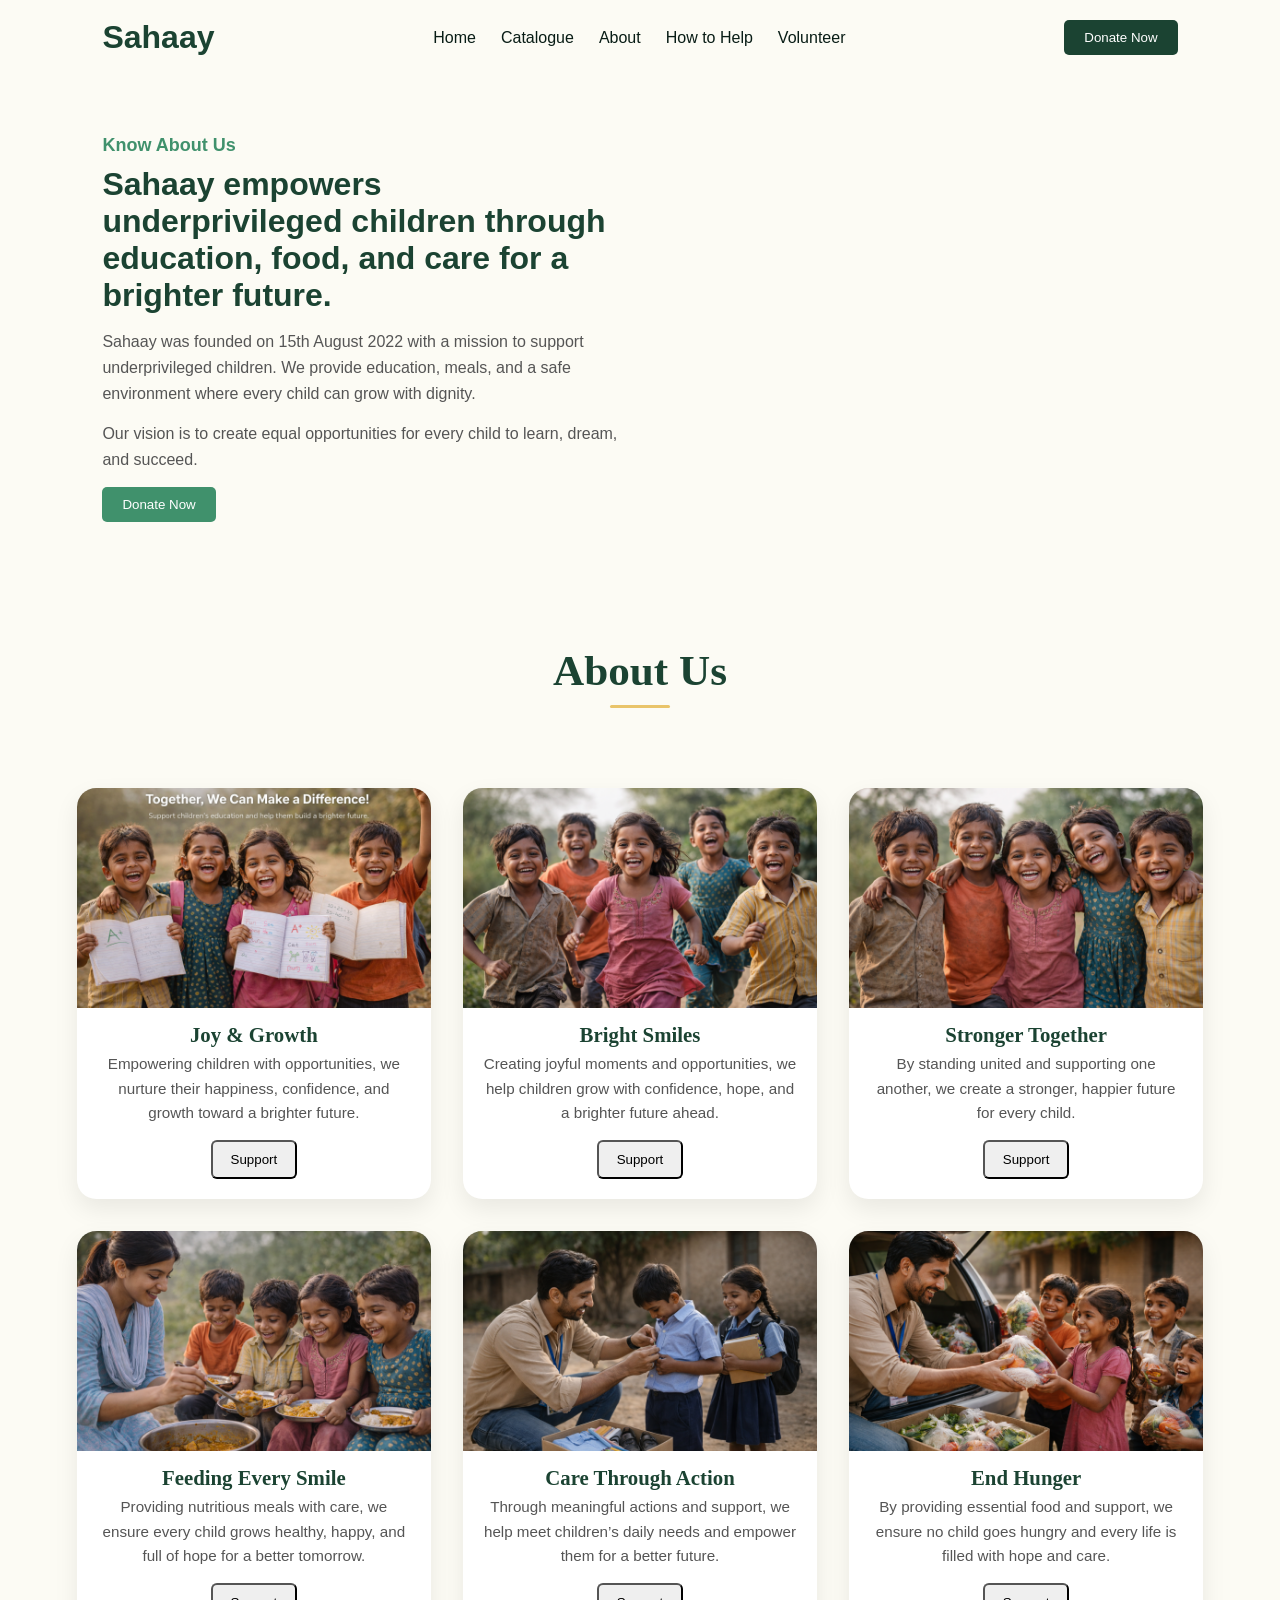
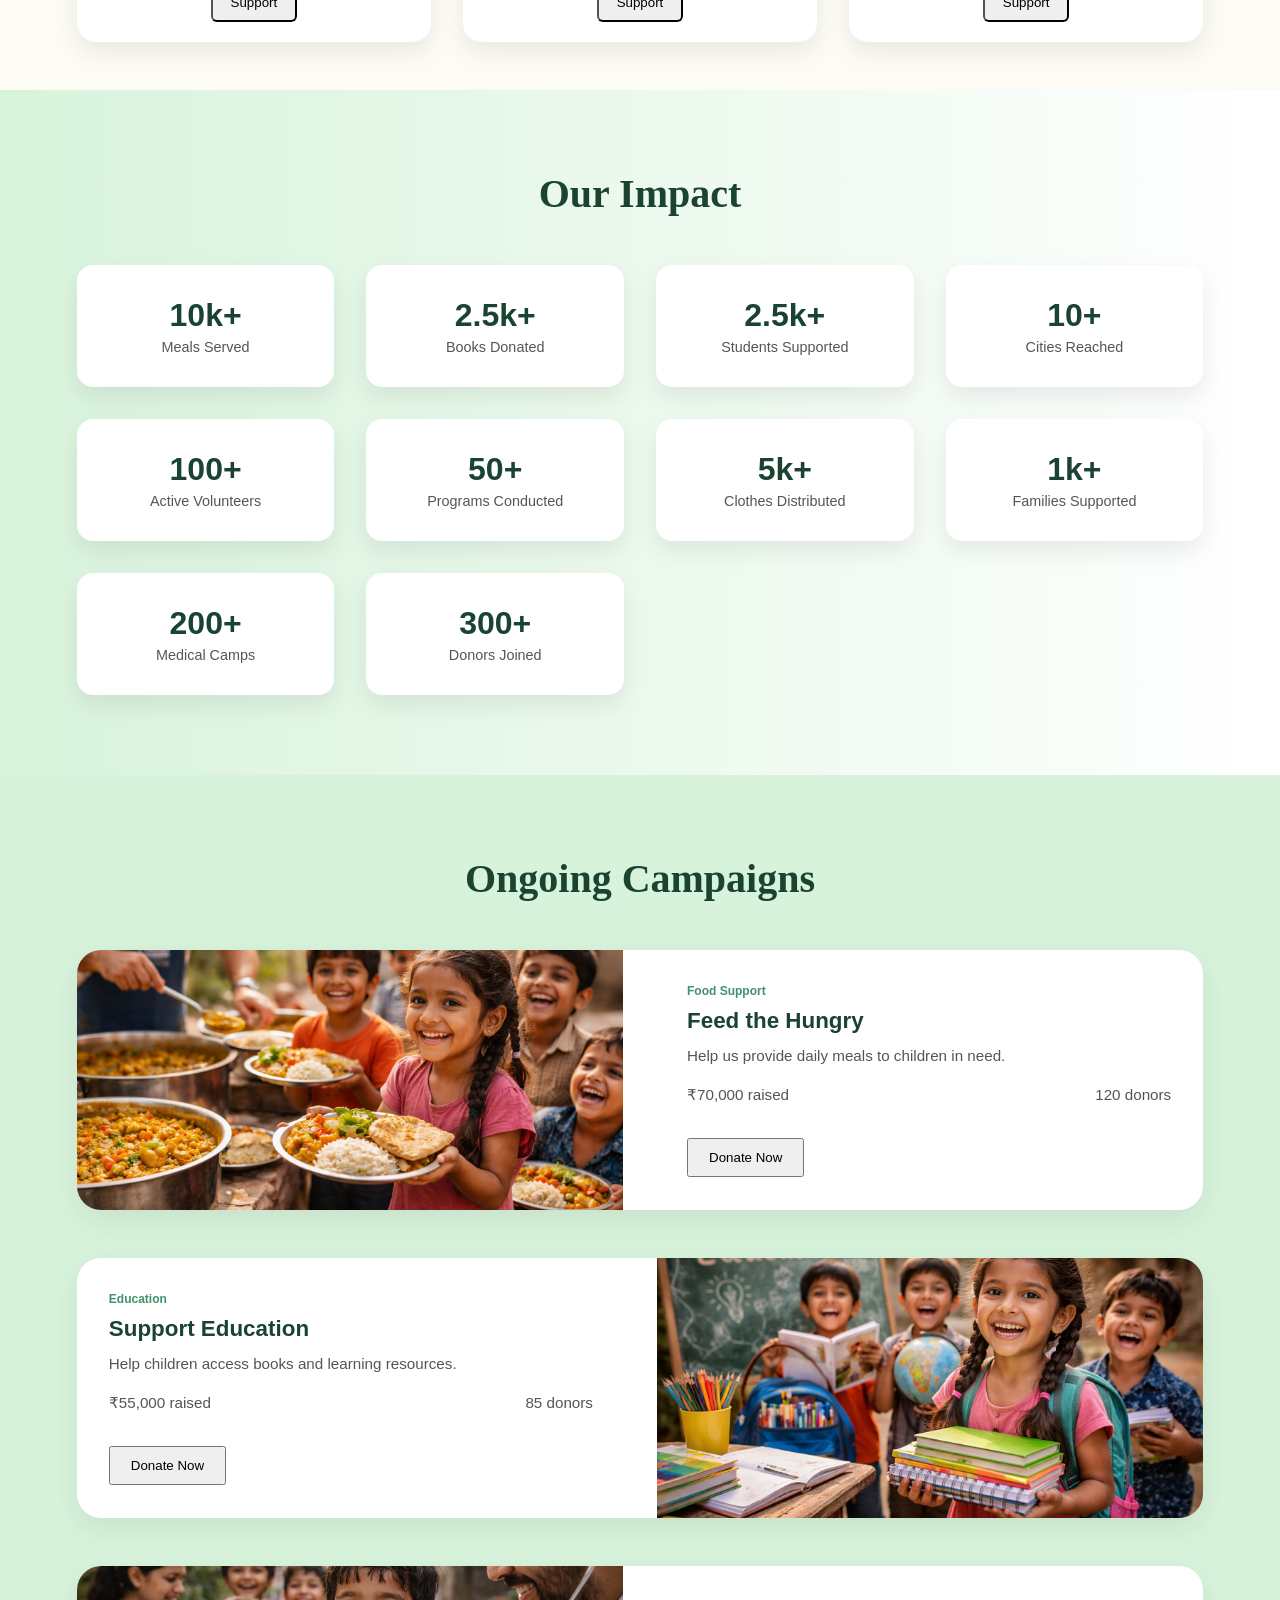
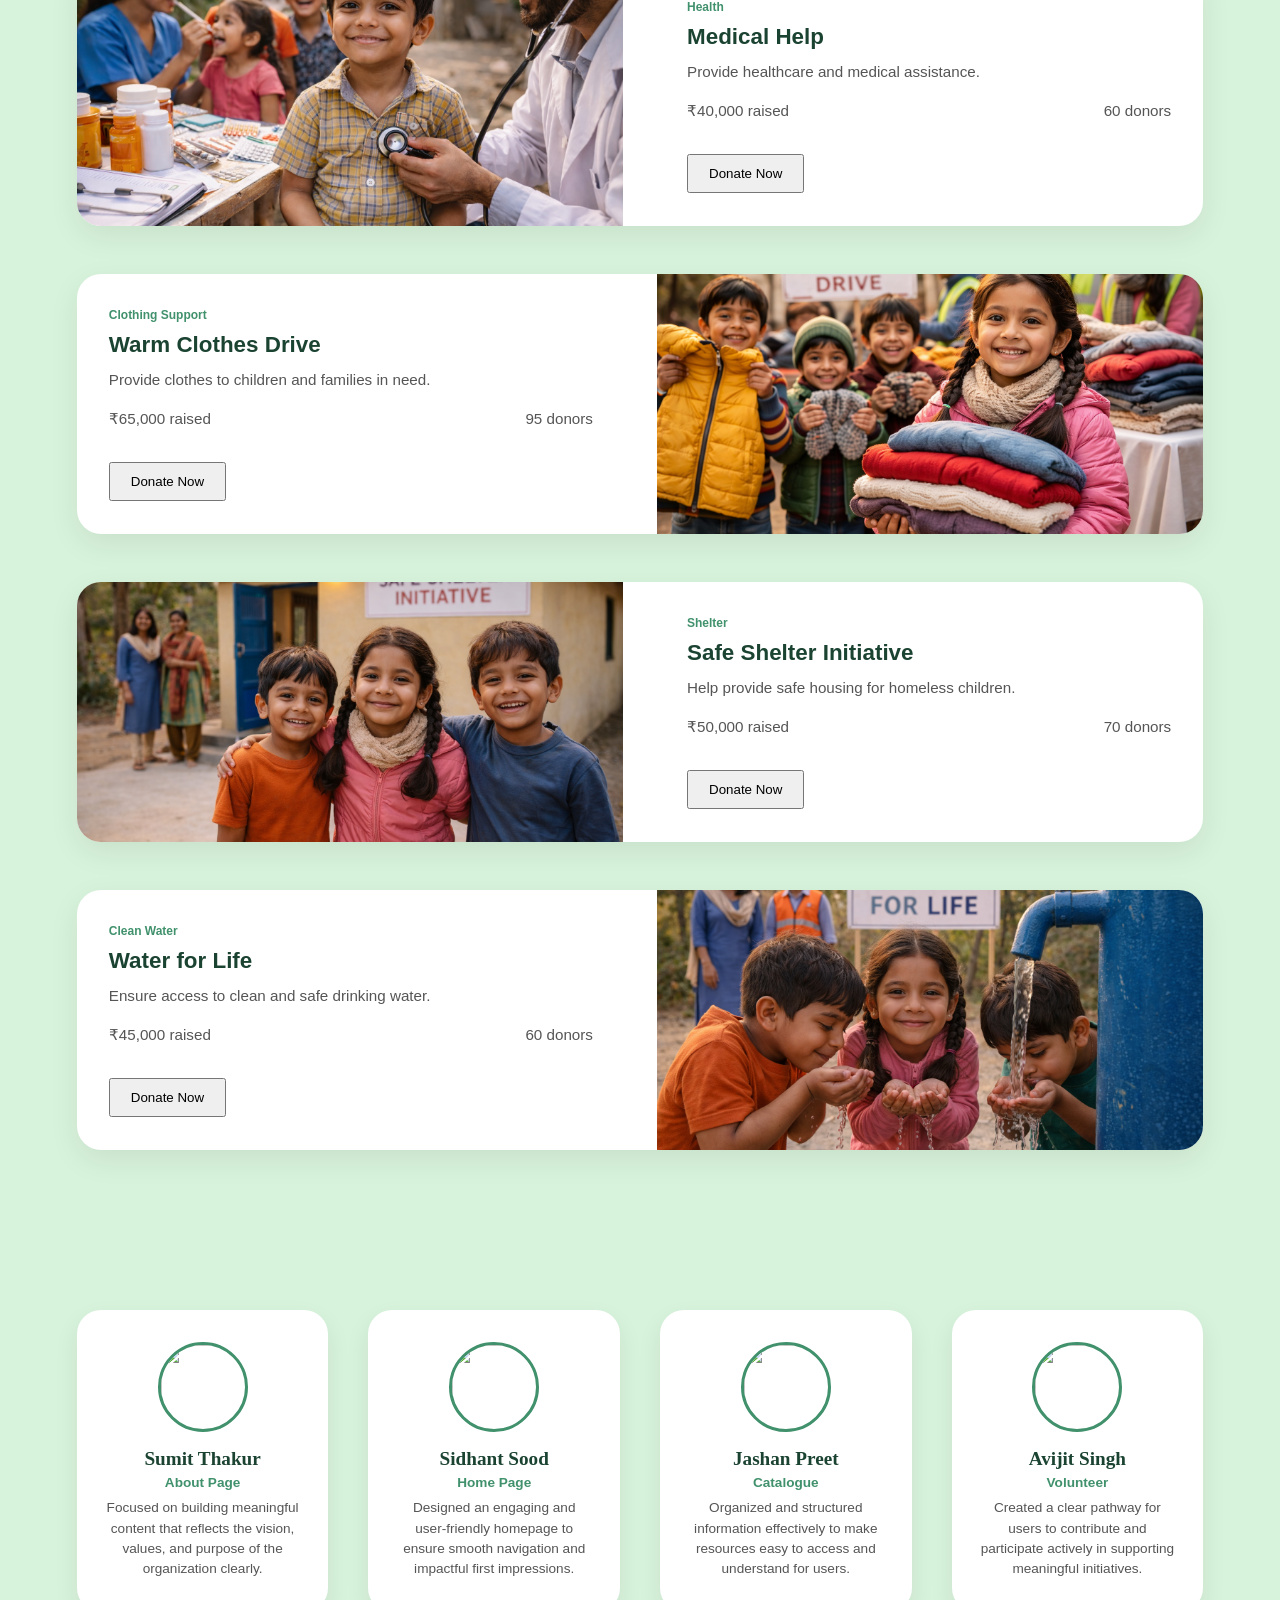
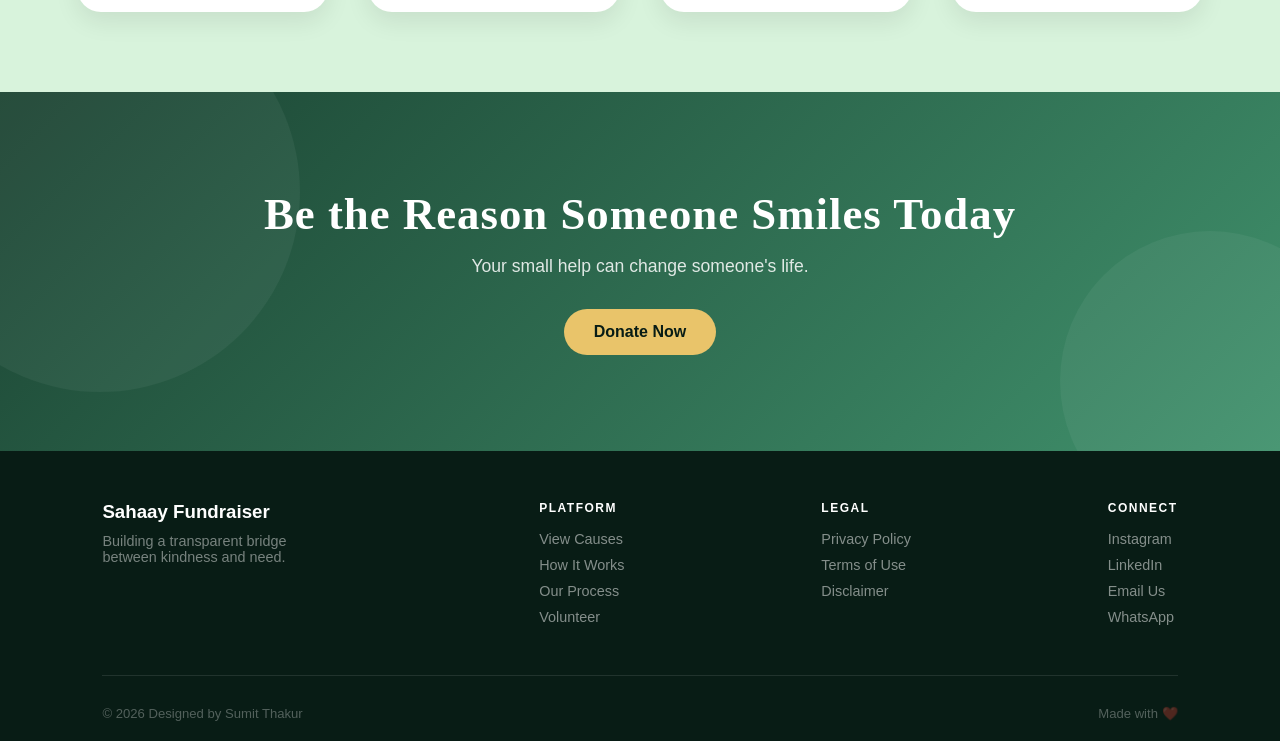
==== commit 1ade2a09: "Minor Change" ====
--- a/ABOUT/index.html
+++ b/ABOUT/index.html
@@ -10,7 +10,7 @@
   <body>
     <!-- NAVBAR -->
    <nav class="navbar">
-        <a href="/Home/index.html" style="text-decoration: none;"><div class="logo">Sahaay</div></a>
+        <a href="/Home/index.html" style="text-decoration: none; "><div class="logo">Sahaay</div></a>
         <ul class="nav-links">
             <li><a href="/Home/index.html">Home</a></li>
             <li><a href="/Catalogue/catalogue.html">Catalogue</a></li>
--- a/ABOUT/style.css
+++ b/ABOUT/style.css
@@ -46,7 +46,7 @@
 .logo {
   font-size: 2rem;
   font-weight: bold;
-  color: var(--primary-green);
+  color: var(--primary-color);
 }
 
 .nav-links {
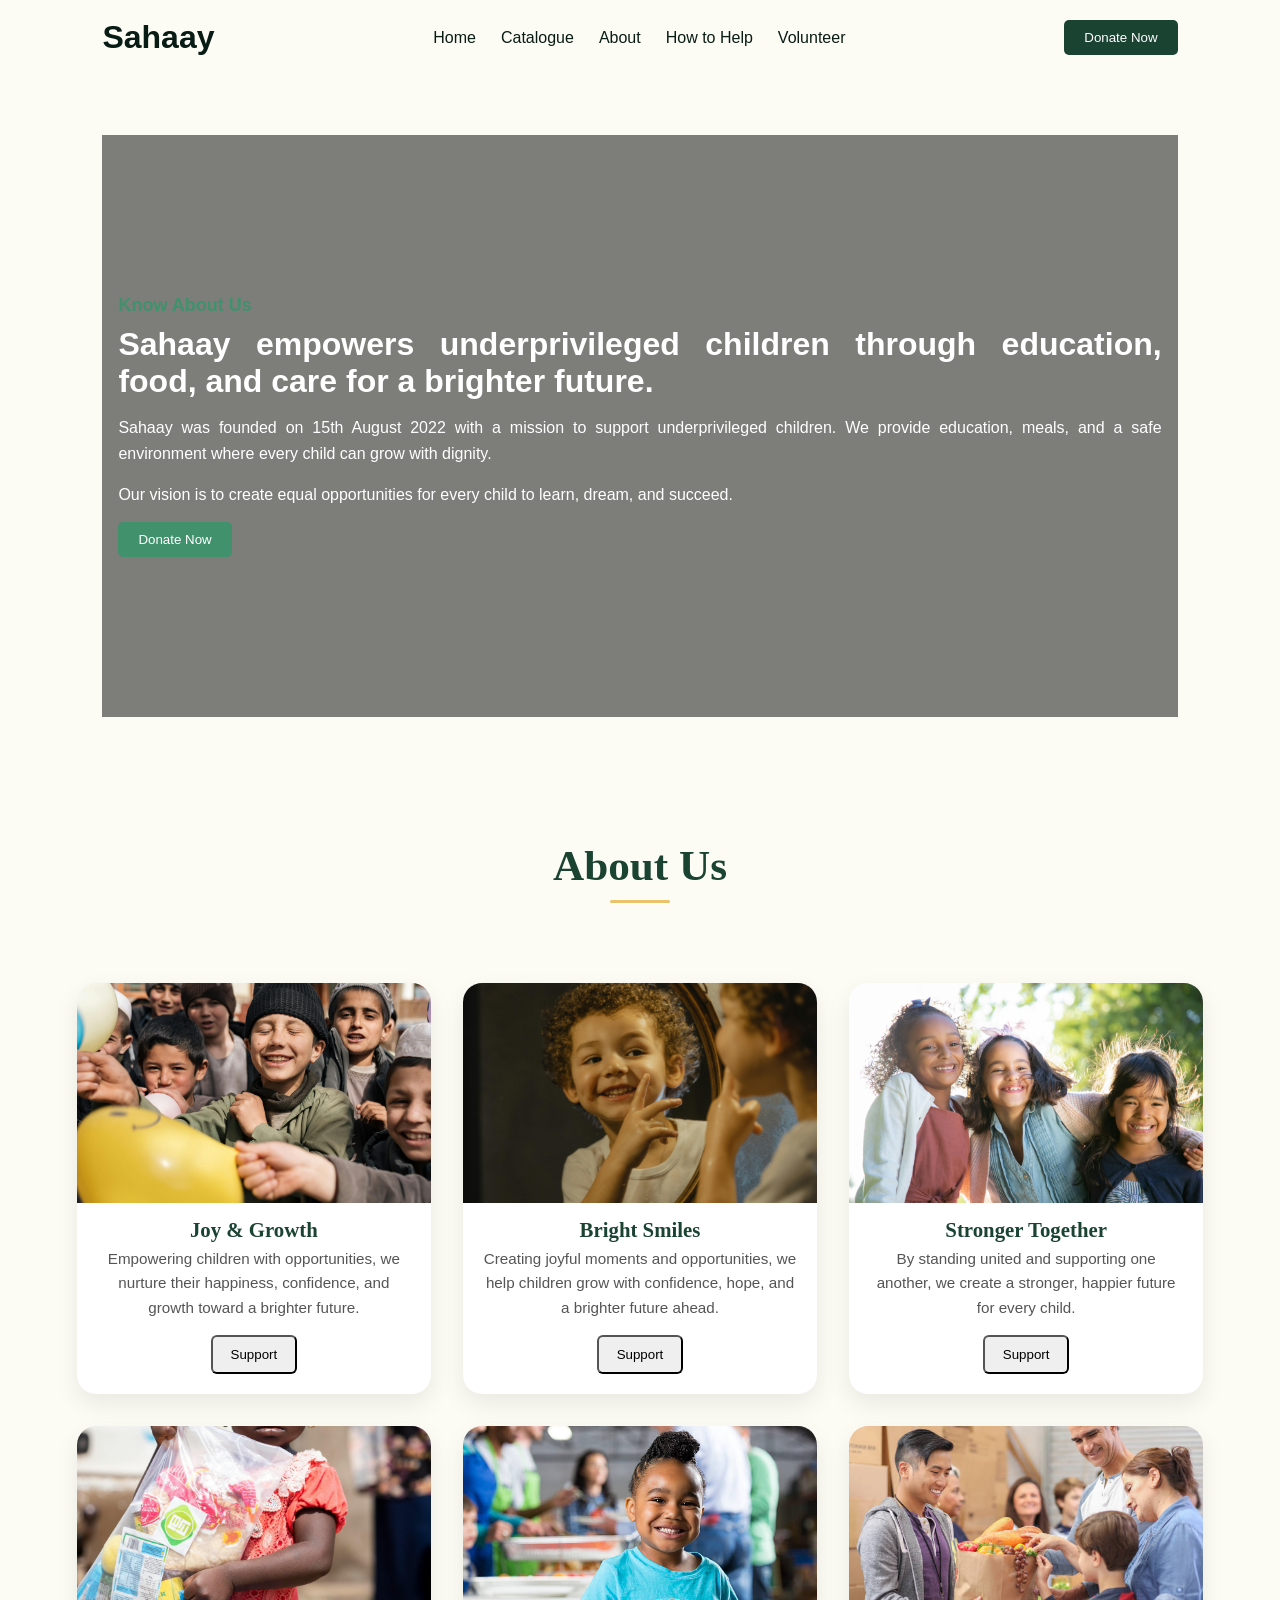
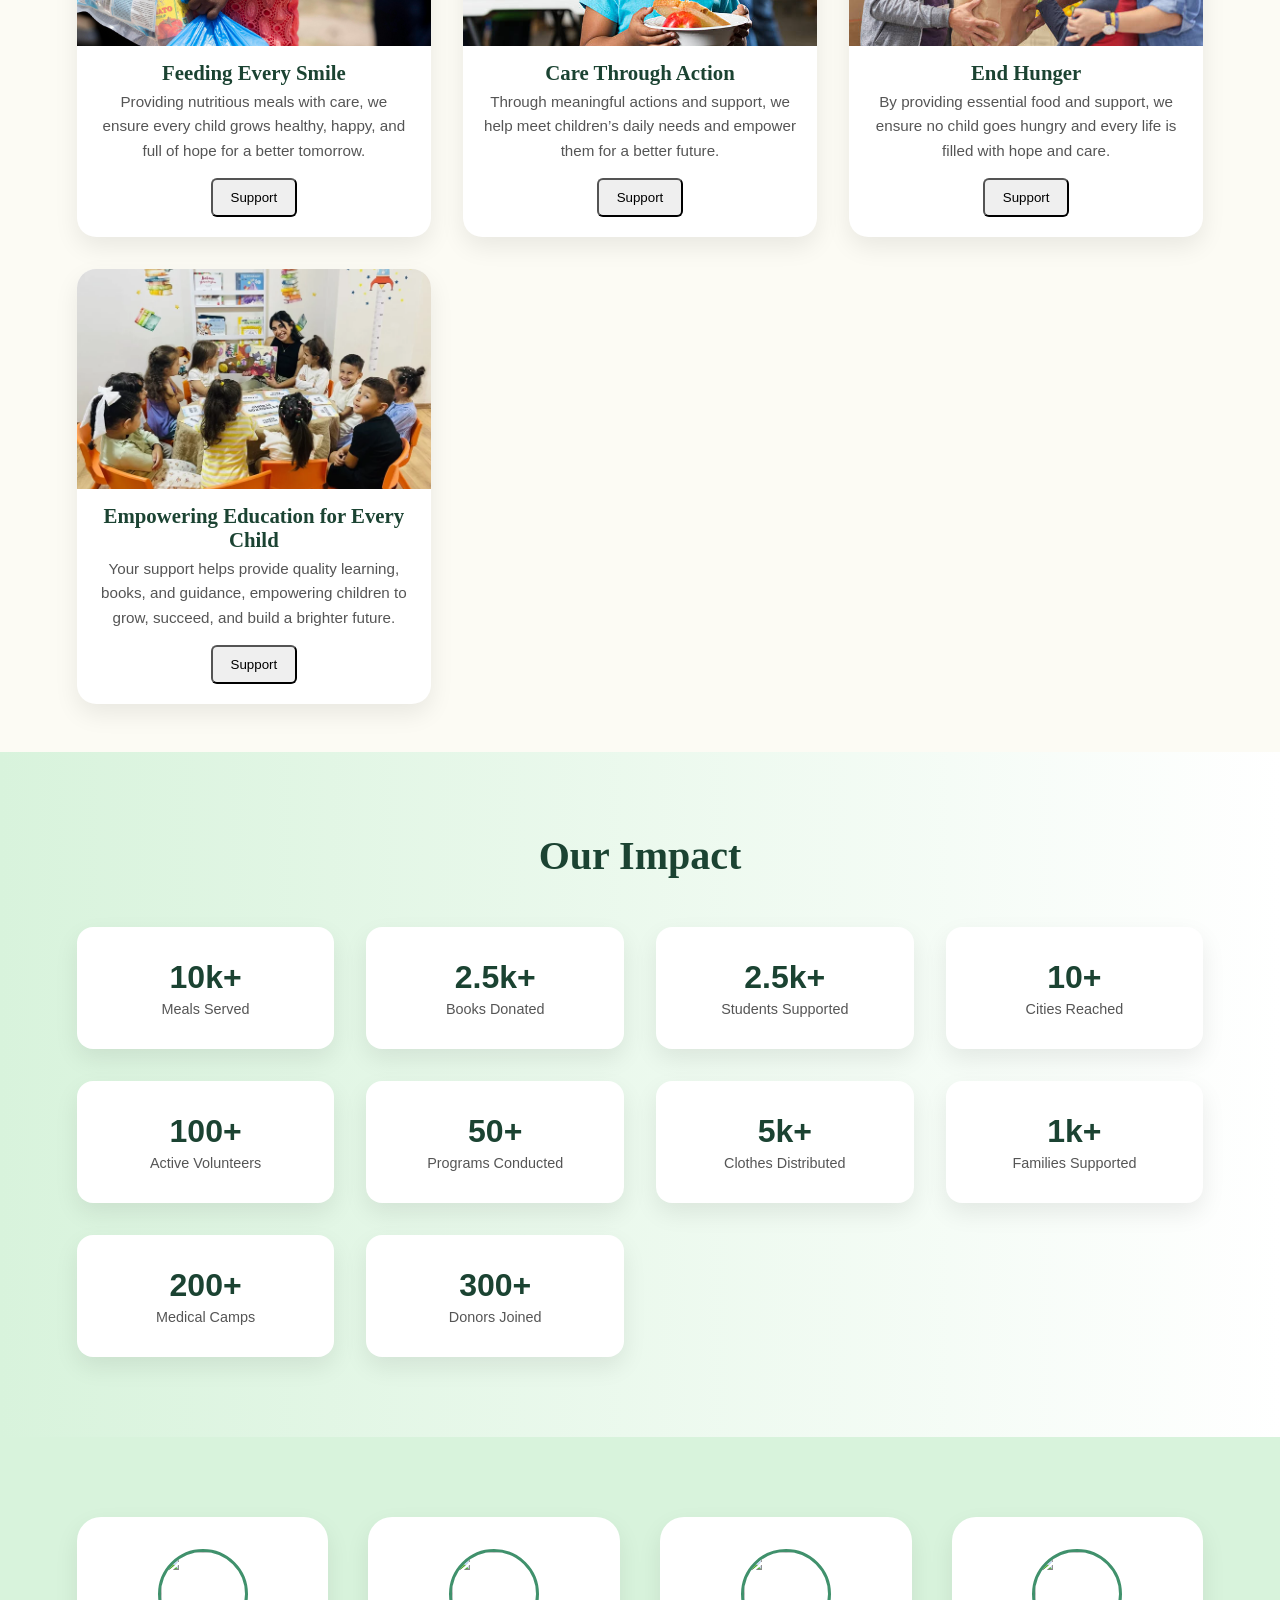
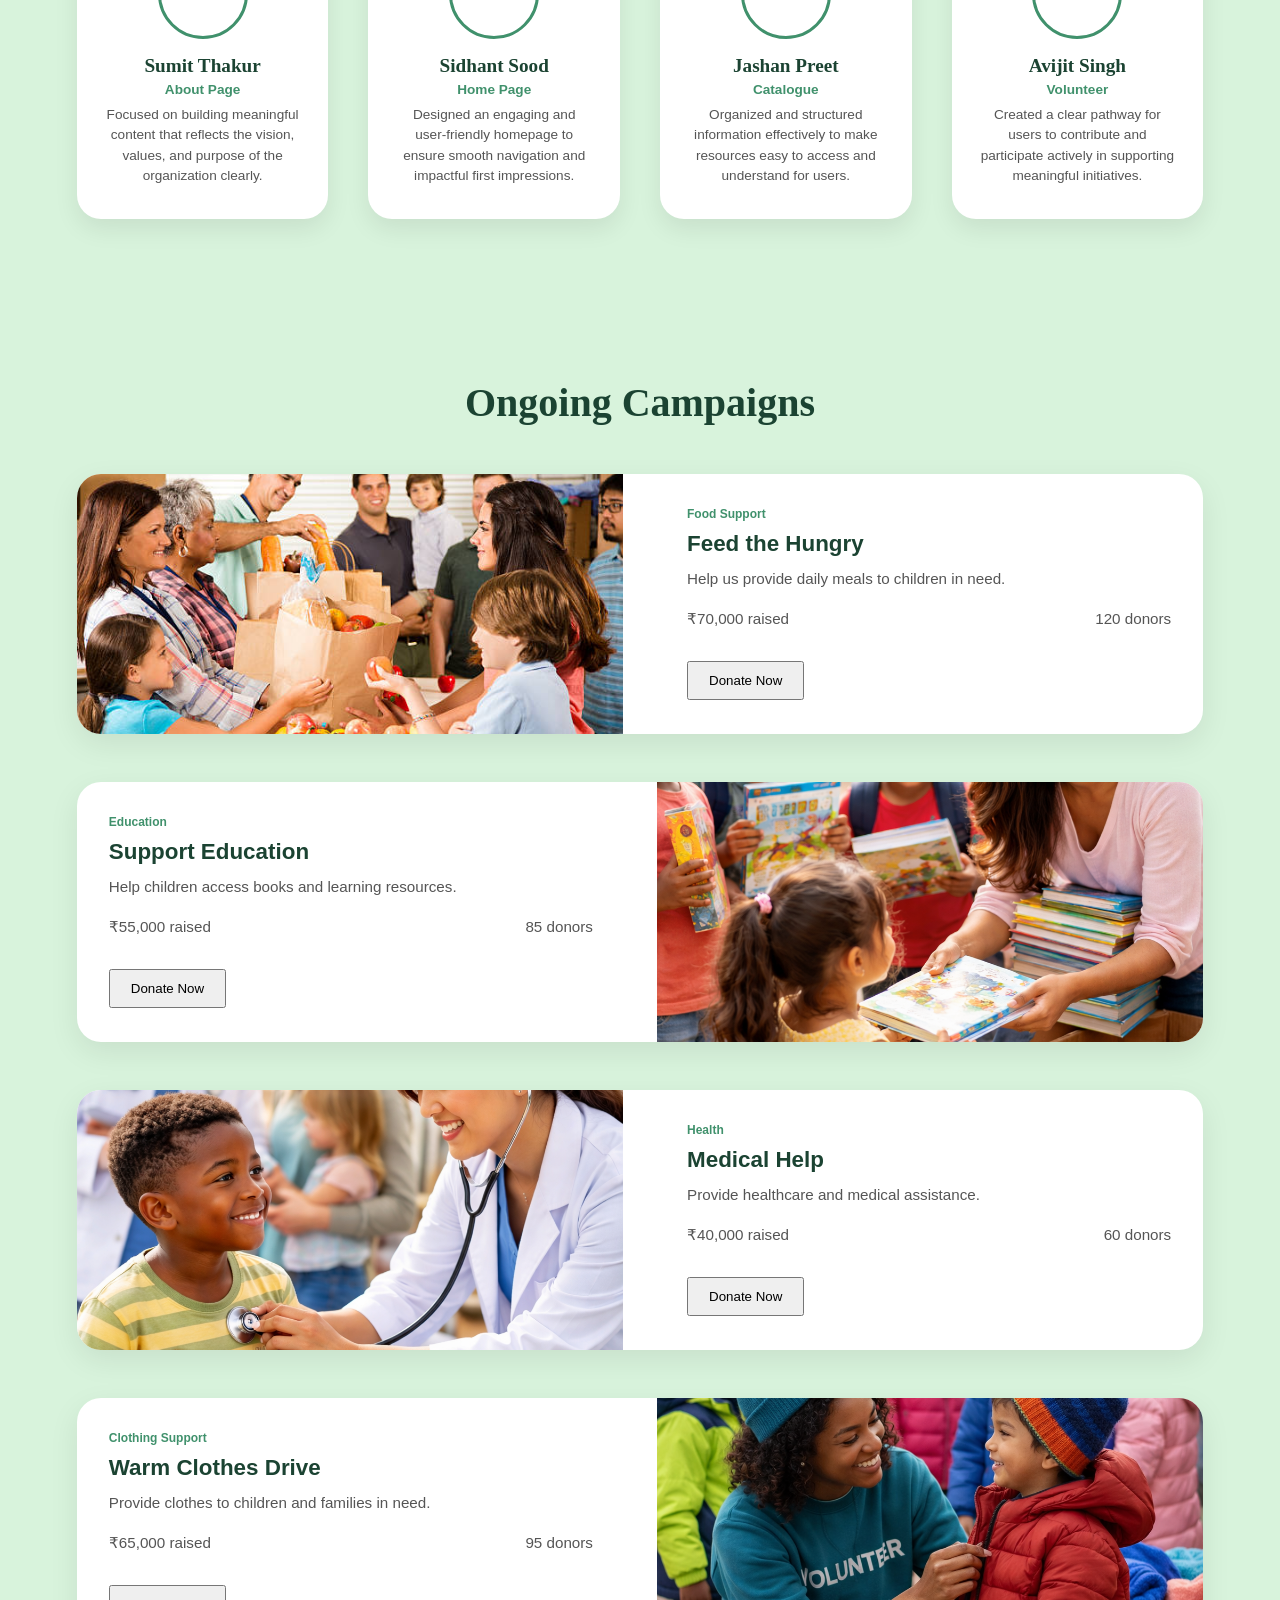
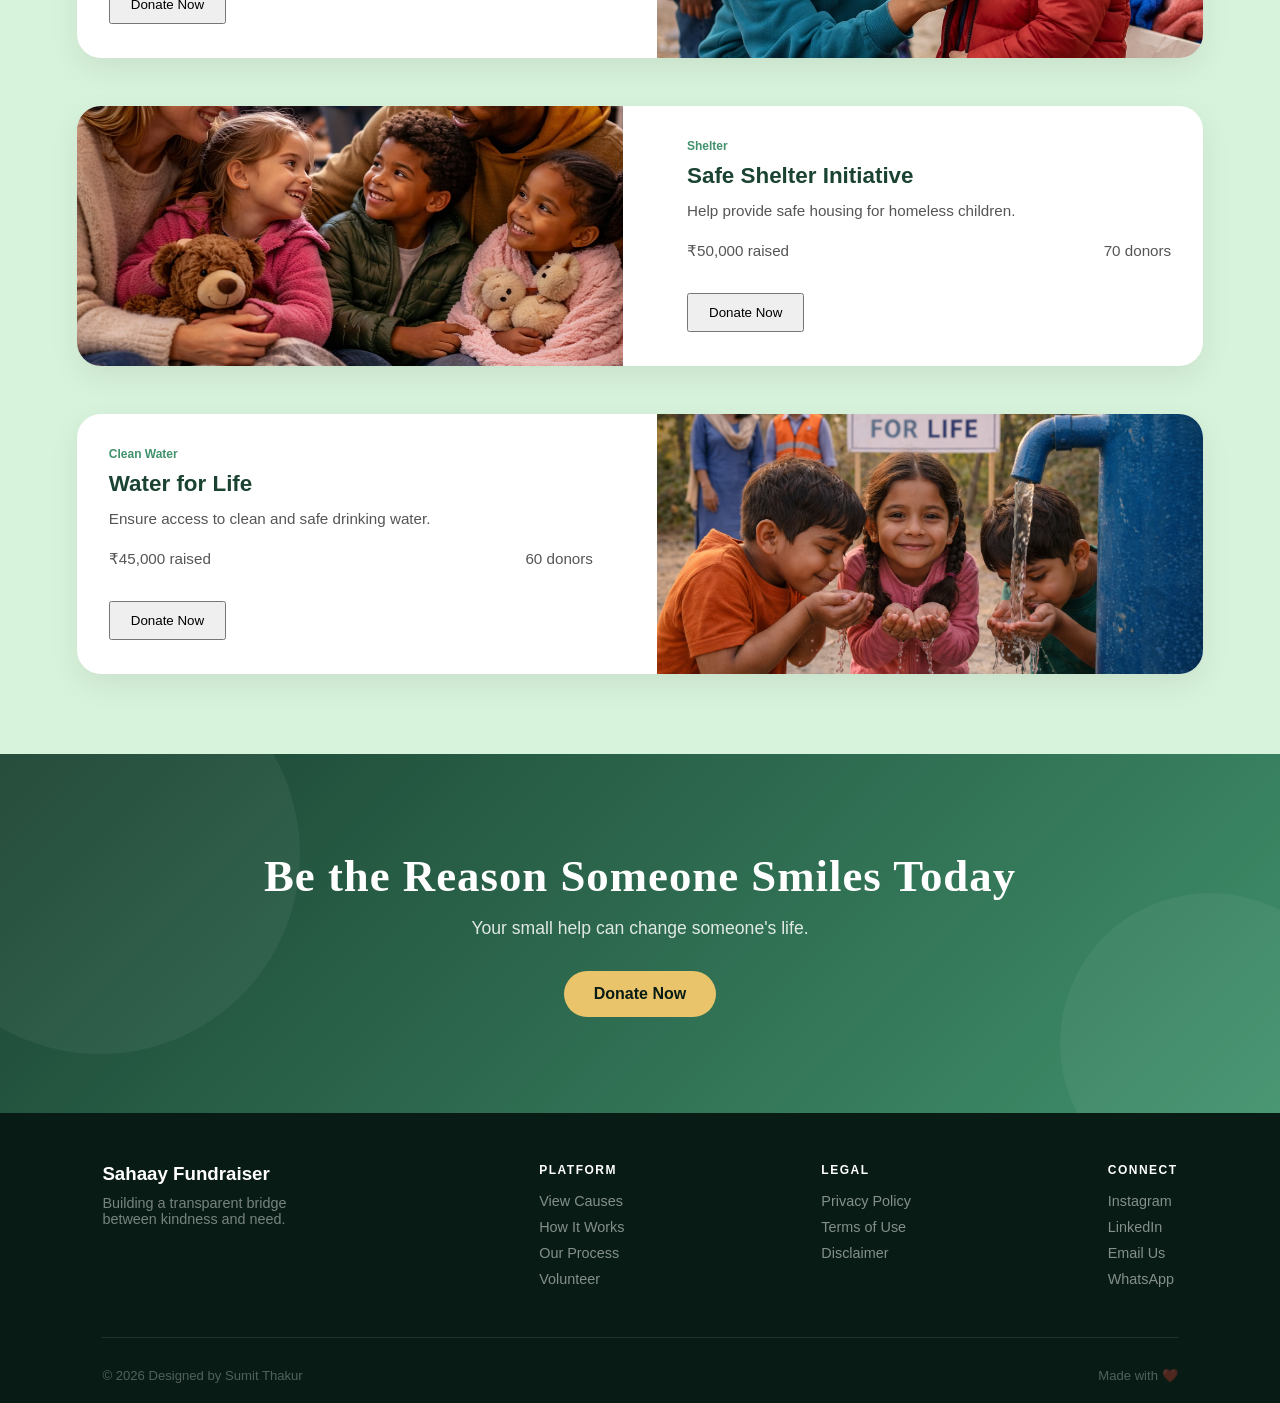
==== commit d6783293: "update about page" ====
--- a/ABOUT/index.html
+++ b/ABOUT/index.html
@@ -9,22 +9,21 @@
 
   <body>
     <!-- NAVBAR -->
-   <nav class="navbar">
-        <a href="/Home/index.html" style="text-decoration: none; "><div class="logo">Sahaay</div></a>
-        <ul class="nav-links">
-            <li><a href="/Home/index.html">Home</a></li>
-            <li><a href="/Catalogue/catalogue.html">Catalogue</a></li>
-            <li><a href="#about">About</a></li>
-            <li><a href="#how">How to Help</a></li>
-            <li><a href="#volunteer">Volunteer</a></li>
-        </ul>
-        <button class="nav-donate">Donate Now</button>
+    <nav class="navbar">
+      <div class="logo">Sahaay</div>
+      <ul class="nav-links">
+        <li><a href="#home">Home</a></li>
+        <li><a href="#catalogue">Catalogue</a></li>
+        <li><a href="#about">About</a></li>
+        <li><a href="#how">How to Help</a></li>
+        <li><a href="#volunteer">Volunteer</a></li>
+      </ul>
+      <button class="nav-donate">Donate Now</button>
     </nav>
 
     <!-- ===== ABOUT SECTION ===== -->
     <section class="about">
       <div class="about-container">
-        <!-- LEFT SIDE CONTENT -->
         <div class="about-content">
           <h3 class="about-sub">Know About Us</h3>
 
@@ -47,9 +46,8 @@
           <button class="about-btn">Donate Now</button>
         </div>
 
-        <!-- RIGHT SIDE VIDEO -->
         <div class="about-video">
-          <video autoplay muted loop>
+          <video autoplay muted loop playsinline>
             <source src="ASSETS/video1.mp4" type="video/mp4" />
           </video>
         </div>
@@ -121,8 +119,19 @@
         </p>
         <button class="btn-primary">Support</button>
       </div>
-    </section>
-
+
+      <div class="main-section-child about-card">
+        <img src="Assets/image7.png" />
+        <h3 class="card-title">Empowering Education for Every Child</h3>
+        <p class="card-desc">
+          Your support helps provide quality learning, books, and guidance,
+          empowering children to grow, succeed, and build a brighter future.
+        </p>
+        <button class="btn-primary">Support</button>
+      </div>
+    </section>
+
+    <!-- IMPACT -->
     <section class="impact">
       <h2>Our Impact</h2>
 
@@ -179,110 +188,7 @@
       </div>
     </section>
 
-    <!-- ===== NEW: CAMPAIGN CARDS ===== -->
-    <section class="campaigns">
-      <h2>Ongoing Campaigns</h2>
-
-      <div class="campaign-list">
-        <div class="campaign-card">
-          <div class="campaign-img">
-            <img src="Assets/image7.png" />
-          </div>
-          <div class="campaign-content">
-            <span>Food Support</span>
-            <h3>Feed the Hungry</h3>
-            <p>Help us provide daily meals to children in need.</p>
-            <div class="campaign-meta">
-              <p>₹70,000 raised</p>
-              <p>120 donors</p>
-            </div>
-            <button class="btn-primary">Donate Now</button>
-          </div>
-        </div>
-
-        <div class="campaign-card reverse">
-          <div class="campaign-img">
-            <img src="Assets/image8.png" />
-          </div>
-          <div class="campaign-content">
-            <span>Education</span>
-            <h3>Support Education</h3>
-            <p>Help children access books and learning resources.</p>
-            <div class="campaign-meta">
-              <p>₹55,000 raised</p>
-              <p>85 donors</p>
-            </div>
-            <button class="btn-primary">Donate Now</button>
-          </div>
-        </div>
-
-        <div class="campaign-card">
-          <div class="campaign-img">
-            <img src="Assets/image9.png" />
-          </div>
-          <div class="campaign-content">
-            <span>Health</span>
-            <h3>Medical Help</h3>
-            <p>Provide healthcare and medical assistance.</p>
-            <div class="campaign-meta">
-              <p>₹40,000 raised</p>
-              <p>60 donors</p>
-            </div>
-            <button class="btn-primary">Donate Now</button>
-          </div>
-        </div>
-
-        <div class="campaign-card reverse">
-          <div class="campaign-img">
-            <img src="Assets/image10.png" />
-          </div>
-          <div class="campaign-content">
-            <span>Clothing Support</span>
-            <h3>Warm Clothes Drive</h3>
-            <p>Provide clothes to children and families in need.</p>
-            <div class="campaign-meta">
-              <p>₹65,000 raised</p>
-              <p>95 donors</p>
-            </div>
-            <button class="btn-primary">Donate Now</button>
-          </div>
-        </div>
-
-        <div class="campaign-card">
-          <div class="campaign-img">
-            <img src="Assets/image11.png" />
-          </div>
-          <div class="campaign-content">
-            <span>Shelter</span>
-            <h3>Safe Shelter Initiative</h3>
-            <p>Help provide safe housing for homeless children.</p>
-            <div class="campaign-meta">
-              <p>₹50,000 raised</p>
-              <p>70 donors</p>
-            </div>
-            <button class="btn-primary">Donate Now</button>
-          </div>
-        </div>
-
-        <div class="campaign-card reverse">
-          <div class="campaign-img">
-            <img src="Assets/image12.png" />
-          </div>
-          <div class="campaign-content">
-            <span>Clean Water</span>
-            <h3>Water for Life</h3>
-            <p>Ensure access to clean and safe drinking water.</p>
-            <div class="campaign-meta">
-              <p>₹45,000 raised</p>
-              <p>60 donors</p>
-            </div>
-            <button class="btn-primary">Donate Now</button>
-          </div>
-        </div>
-      </div>
-    </section>
-
-    <!-- =======Team section======= -->
+    <!-- ===== TEAM (AB YAHA HAI) ===== -->
     <section class="team-section">
       <div class="team-container">
         <div class="team-card">
@@ -327,14 +233,117 @@
       </div>
     </section>
 
-    <!-- ===== NEW: DONATION CTA ===== -->
+    <!-- ===== CAMPAIGNS ===== -->
+    <section class="campaigns">
+      <h2>Ongoing Campaigns</h2>
+
+      <div class="campaign-list">
+        <div class="campaign-card">
+          <div class="campaign-img">
+            <img src="Assets/image8.png" />
+          </div>
+          <div class="campaign-content">
+            <span>Food Support</span>
+            <h3>Feed the Hungry</h3>
+            <p>Help us provide daily meals to children in need.</p>
+            <div class="campaign-meta">
+              <p>₹70,000 raised</p>
+              <p>120 donors</p>
+            </div>
+            <button class="btn-primary">Donate Now</button>
+          </div>
+        </div>
+
+        <div class="campaign-card reverse">
+          <div class="campaign-img">
+            <img src="Assets/image9.png" />
+          </div>
+          <div class="campaign-content">
+            <span>Education</span>
+            <h3>Support Education</h3>
+            <p>Help children access books and learning resources.</p>
+            <div class="campaign-meta">
+              <p>₹55,000 raised</p>
+              <p>85 donors</p>
+            </div>
+            <button class="btn-primary">Donate Now</button>
+          </div>
+        </div>
+
+        <div class="campaign-card">
+          <div class="campaign-img">
+            <img src="Assets/image10.png" />
+          </div>
+          <div class="campaign-content">
+            <span>Health</span>
+            <h3>Medical Help</h3>
+            <p>Provide healthcare and medical assistance.</p>
+            <div class="campaign-meta">
+              <p>₹40,000 raised</p>
+              <p>60 donors</p>
+            </div>
+            <button class="btn-primary">Donate Now</button>
+          </div>
+        </div>
+
+        <div class="campaign-card reverse">
+          <div class="campaign-img">
+            <img src="Assets/image11.png" />
+          </div>
+          <div class="campaign-content">
+            <span>Clothing Support</span>
+            <h3>Warm Clothes Drive</h3>
+            <p>Provide clothes to children and families in need.</p>
+            <div class="campaign-meta">
+              <p>₹65,000 raised</p>
+              <p>95 donors</p>
+            </div>
+            <button class="btn-primary">Donate Now</button>
+          </div>
+        </div>
+
+        <div class="campaign-card">
+          <div class="campaign-img">
+            <img src="Assets/image12.png" />
+          </div>
+          <div class="campaign-content">
+            <span>Shelter</span>
+            <h3>Safe Shelter Initiative</h3>
+            <p>Help provide safe housing for homeless children.</p>
+            <div class="campaign-meta">
+              <p>₹50,000 raised</p>
+              <p>70 donors</p>
+            </div>
+            <button class="btn-primary">Donate Now</button>
+          </div>
+        </div>
+
+        <div class="campaign-card reverse">
+          <div class="campaign-img">
+            <img src="Assets/image13.png" />
+          </div>
+          <div class="campaign-content">
+            <span>Clean Water</span>
+            <h3>Water for Life</h3>
+            <p>Ensure access to clean and safe drinking water.</p>
+            <div class="campaign-meta">
+              <p>₹45,000 raised</p>
+              <p>60 donors</p>
+            </div>
+            <button class="btn-primary">Donate Now</button>
+          </div>
+        </div>
+      </div>
+    </section>
+
+    <!-- CTA -->
     <section class="donation-cta">
       <h2>Be the Reason Someone Smiles Today</h2>
       <p>Your small help can change someone's life.</p>
       <button class="btn-primary">Donate Now</button>
     </section>
 
-    <!-- ===== Footer section ===== -->
+    <!-- FOOTER -->
     <footer class="footer">
       <div class="footer-top">
         <div class="footer-brand">
--- a/ABOUT/style.css
+++ b/ABOUT/style.css
@@ -46,7 +46,7 @@
 .logo {
   font-size: 2rem;
   font-weight: bold;
-  color: var(--primary-color);
+  color: var(--primary-green);
 }
 
 .nav-links {
@@ -569,4 +569,54 @@
   color: var(--bg-alt);
   text-decoration: none;
   margin: 0 10px;
+}
+
+@media (max-width: 768px) {
+  .nav-links {
+    display: none;
+  }
+}
+
+
+@media (max-width: 3840px) {
+
+  .about-container {
+    display: flex;
+    flex-direction: column;
+    position: relative;
+    padding: 0;
+  }
+  .about-video {
+    position: absolute;
+    width: 100%;
+    height: 100%;
+    z-index: 1;
+  }
+
+  .about-video video {
+    width: 100%;
+    height: 100%;
+    object-fit: cover;
+  }
+  .about-container::after {
+    content: "";
+    position: absolute;
+    inset: 0;
+    background: rgba(0, 0, 0, 0.5);
+    z-index: 2;
+  }
+  .about-content {
+    position: relative;
+    z-index: 3;
+    width: 100%;
+    padding: 10rem 1rem;
+    text-align: justify;
+    color: white;
+  }
+
+  .about-title,
+  .about-text {
+    color: white;
+  }
+
 }
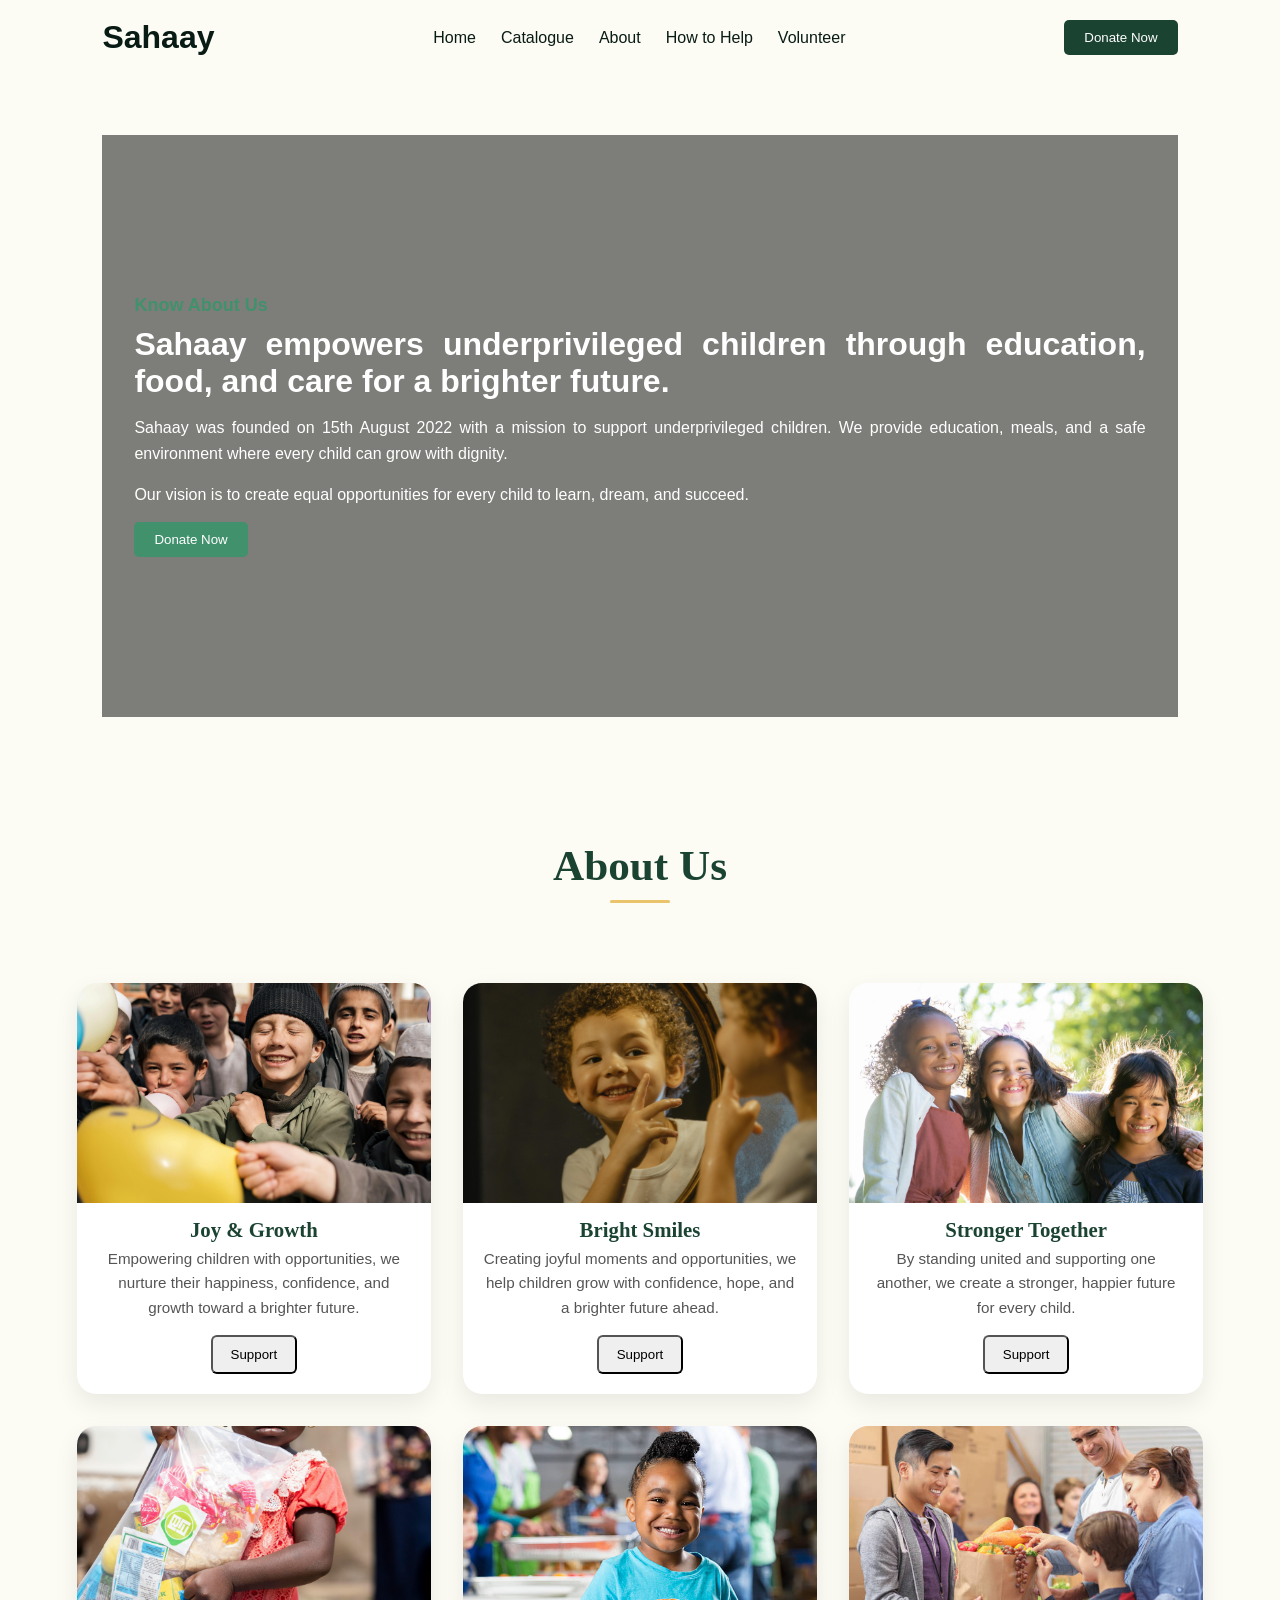
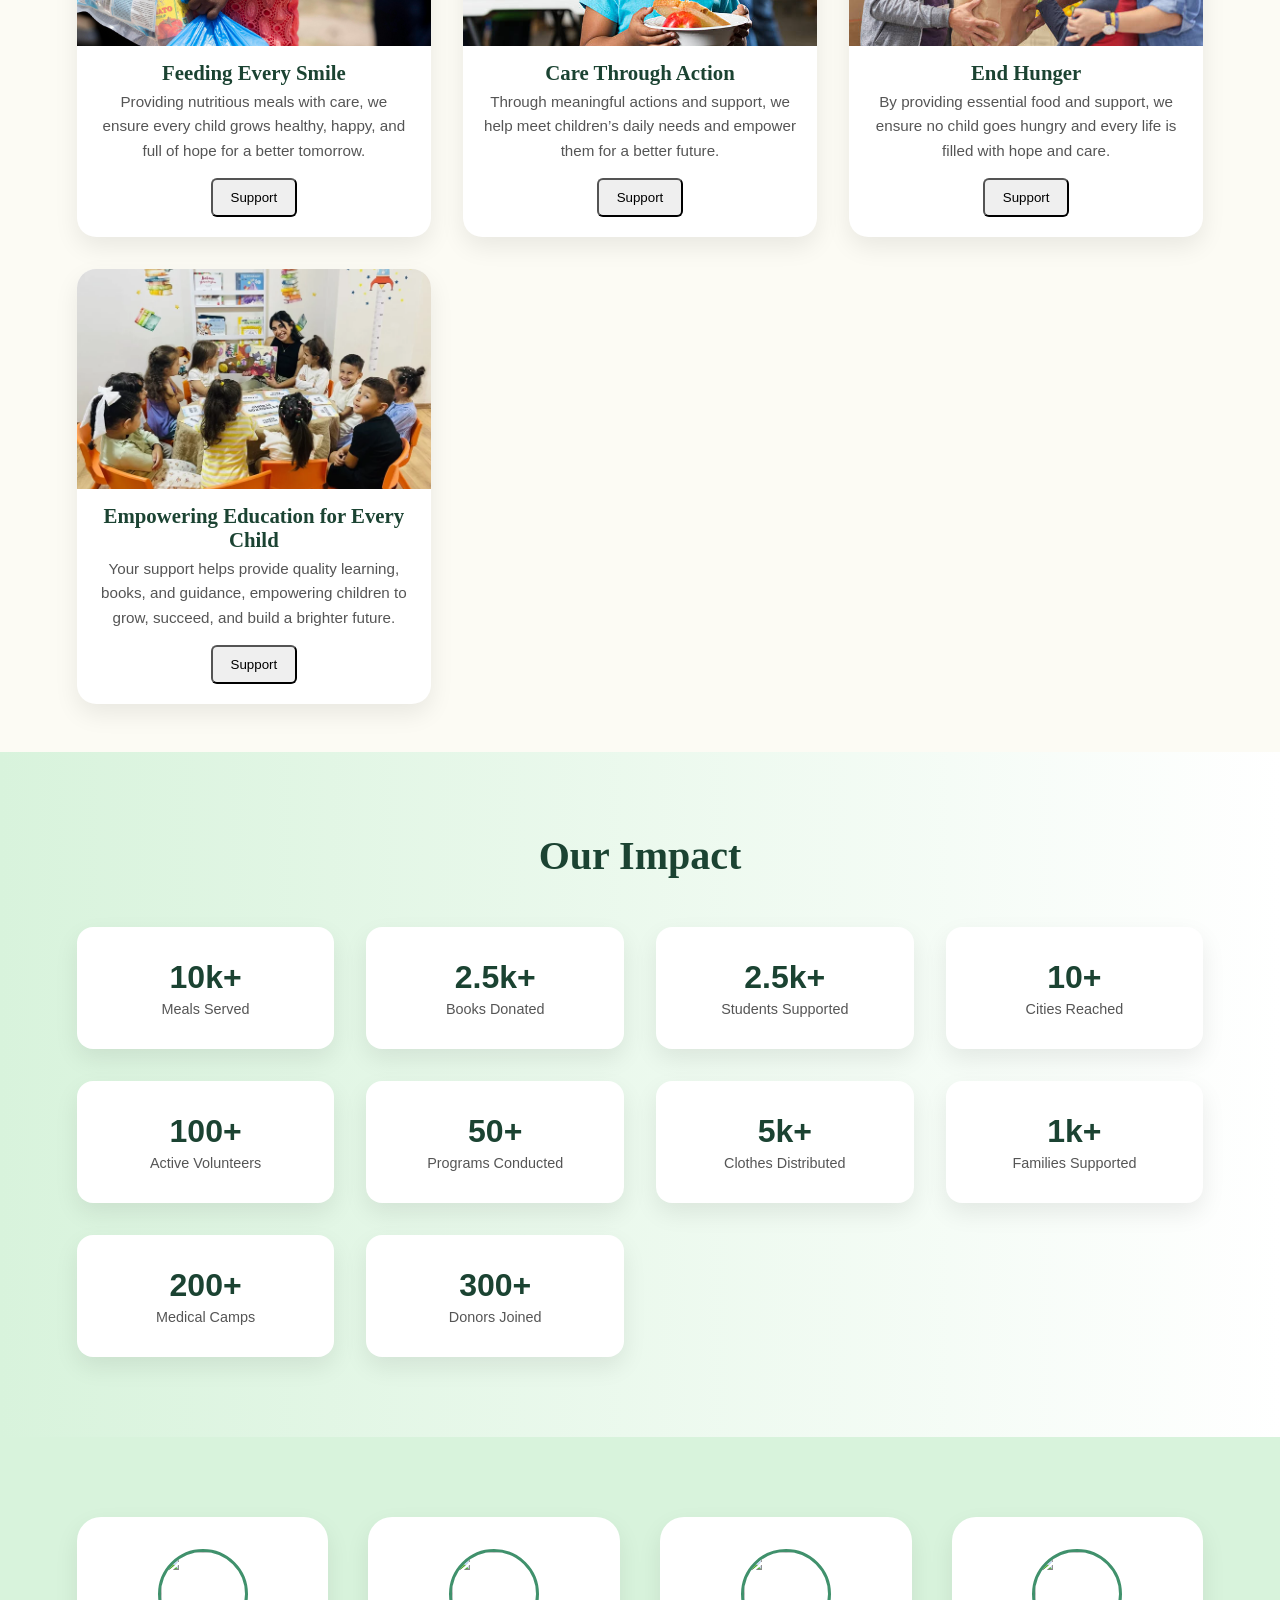
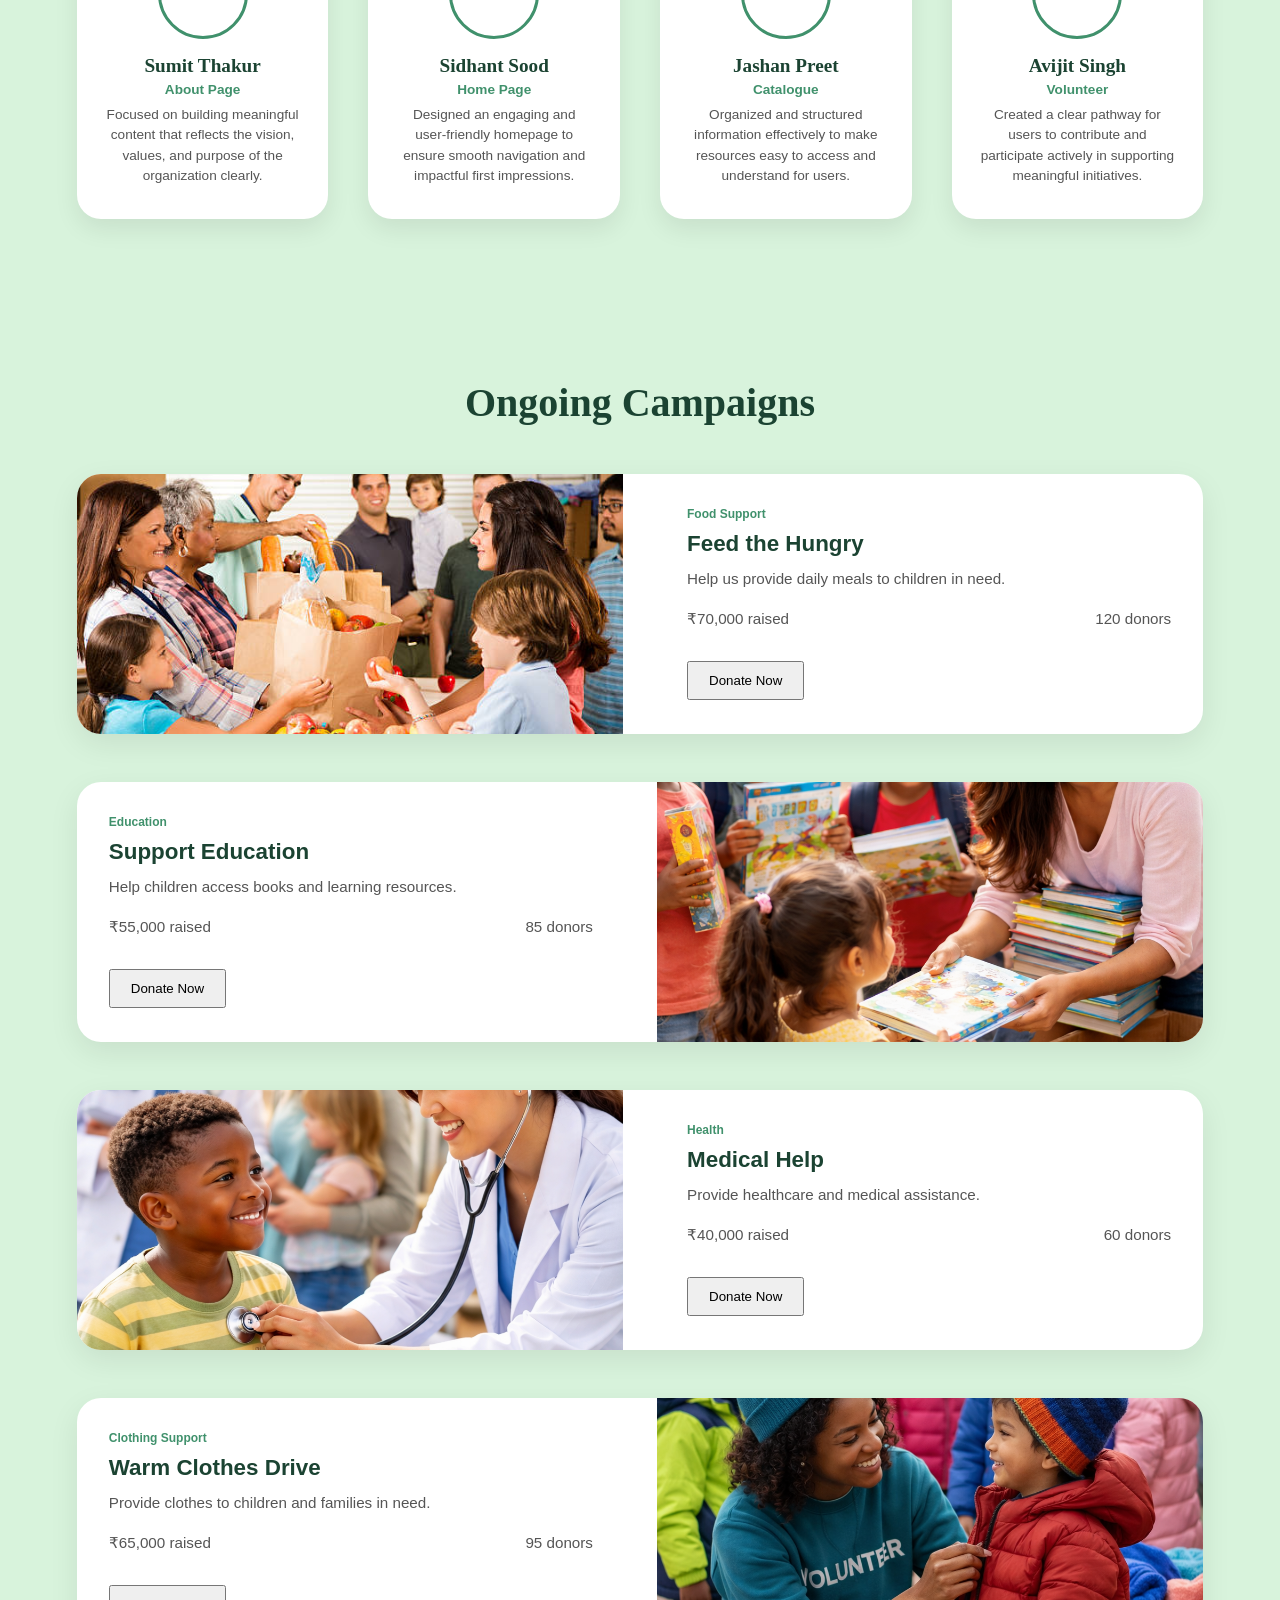
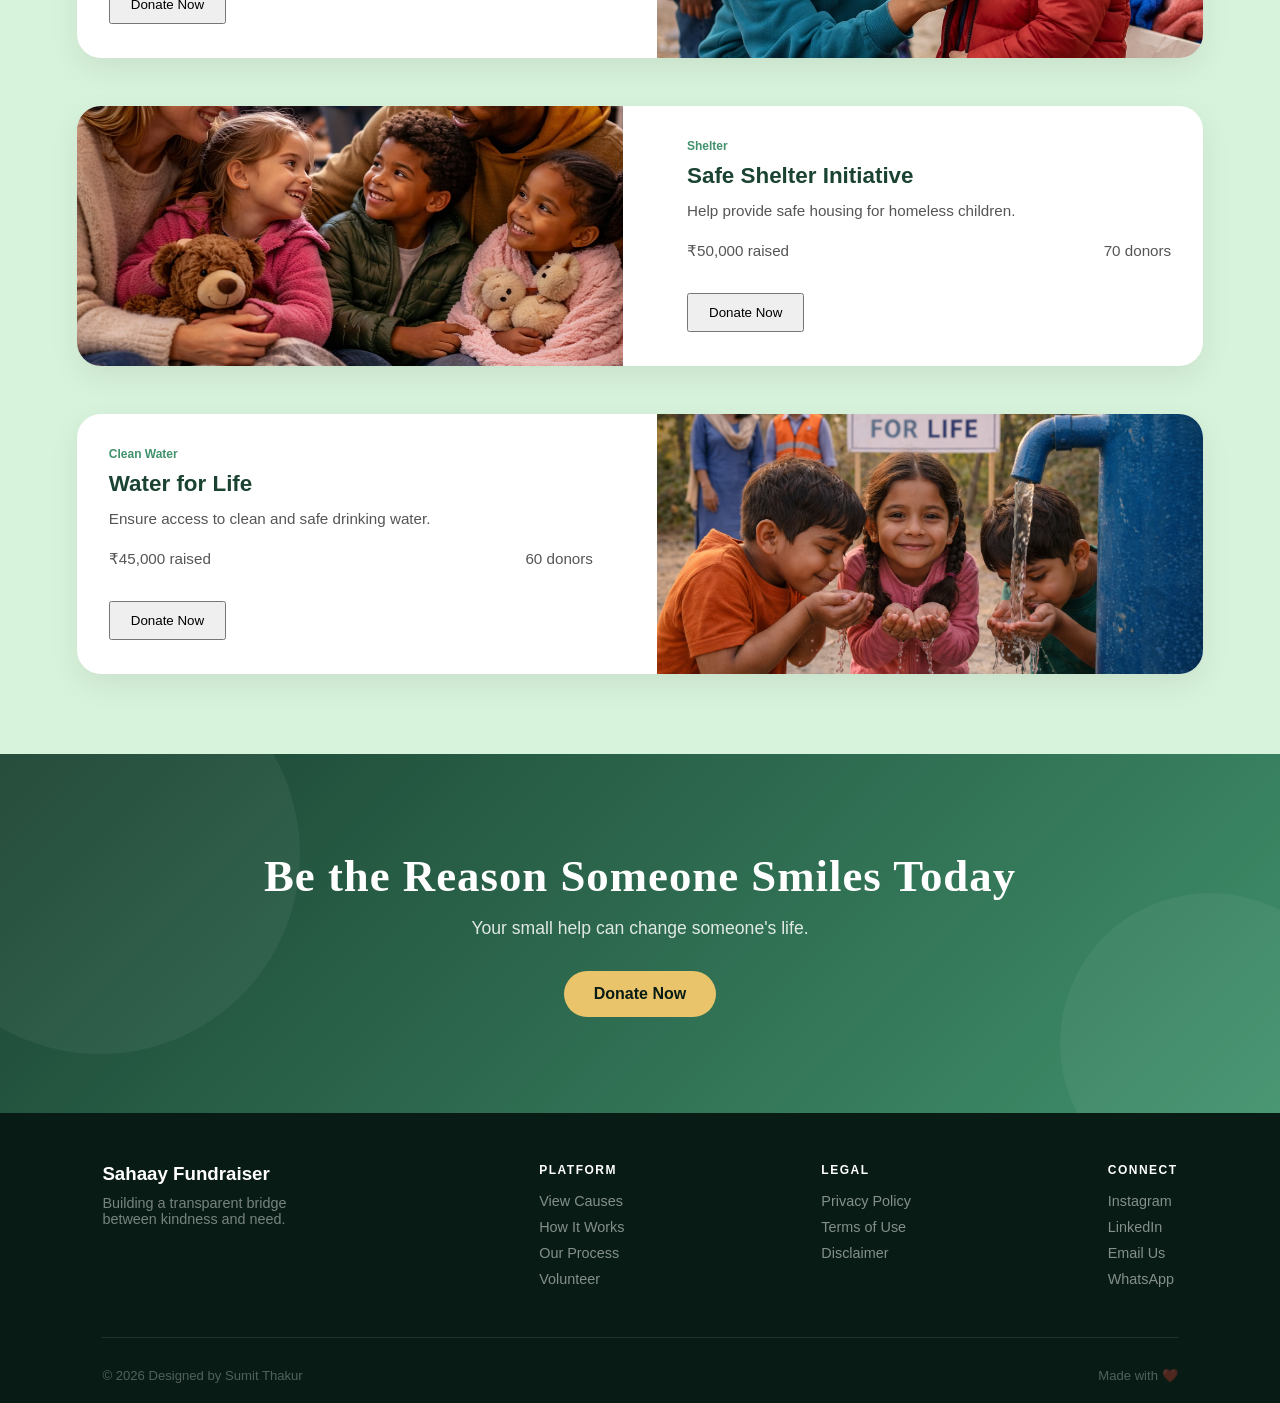
==== commit 90fc8fd8: "NEW UPDATED ABOUT PAGE" ====
--- a/ABOUT/index.html
+++ b/ABOUT/index.html
@@ -12,9 +12,9 @@
     <nav class="navbar">
       <div class="logo">Sahaay</div>
       <ul class="nav-links">
-        <li><a href="#home">Home</a></li>
-        <li><a href="#catalogue">Catalogue</a></li>
-        <li><a href="#about">About</a></li>
+        <li><a href="../Home/index.html">Home</a></li>
+        <li><a href="../Catalogue/catalogue.html">Catalogue</a></li>
+        <li><a href="#">About</a></li>
         <li><a href="#how">How to Help</a></li>
         <li><a href="#volunteer">Volunteer</a></li>
       </ul>
--- a/ABOUT/style.css
+++ b/ABOUT/style.css
@@ -609,7 +609,7 @@
     position: relative;
     z-index: 3;
     width: 100%;
-    padding: 10rem 1rem;
+    padding: 10rem 2rem;
     text-align: justify;
     color: white;
   }
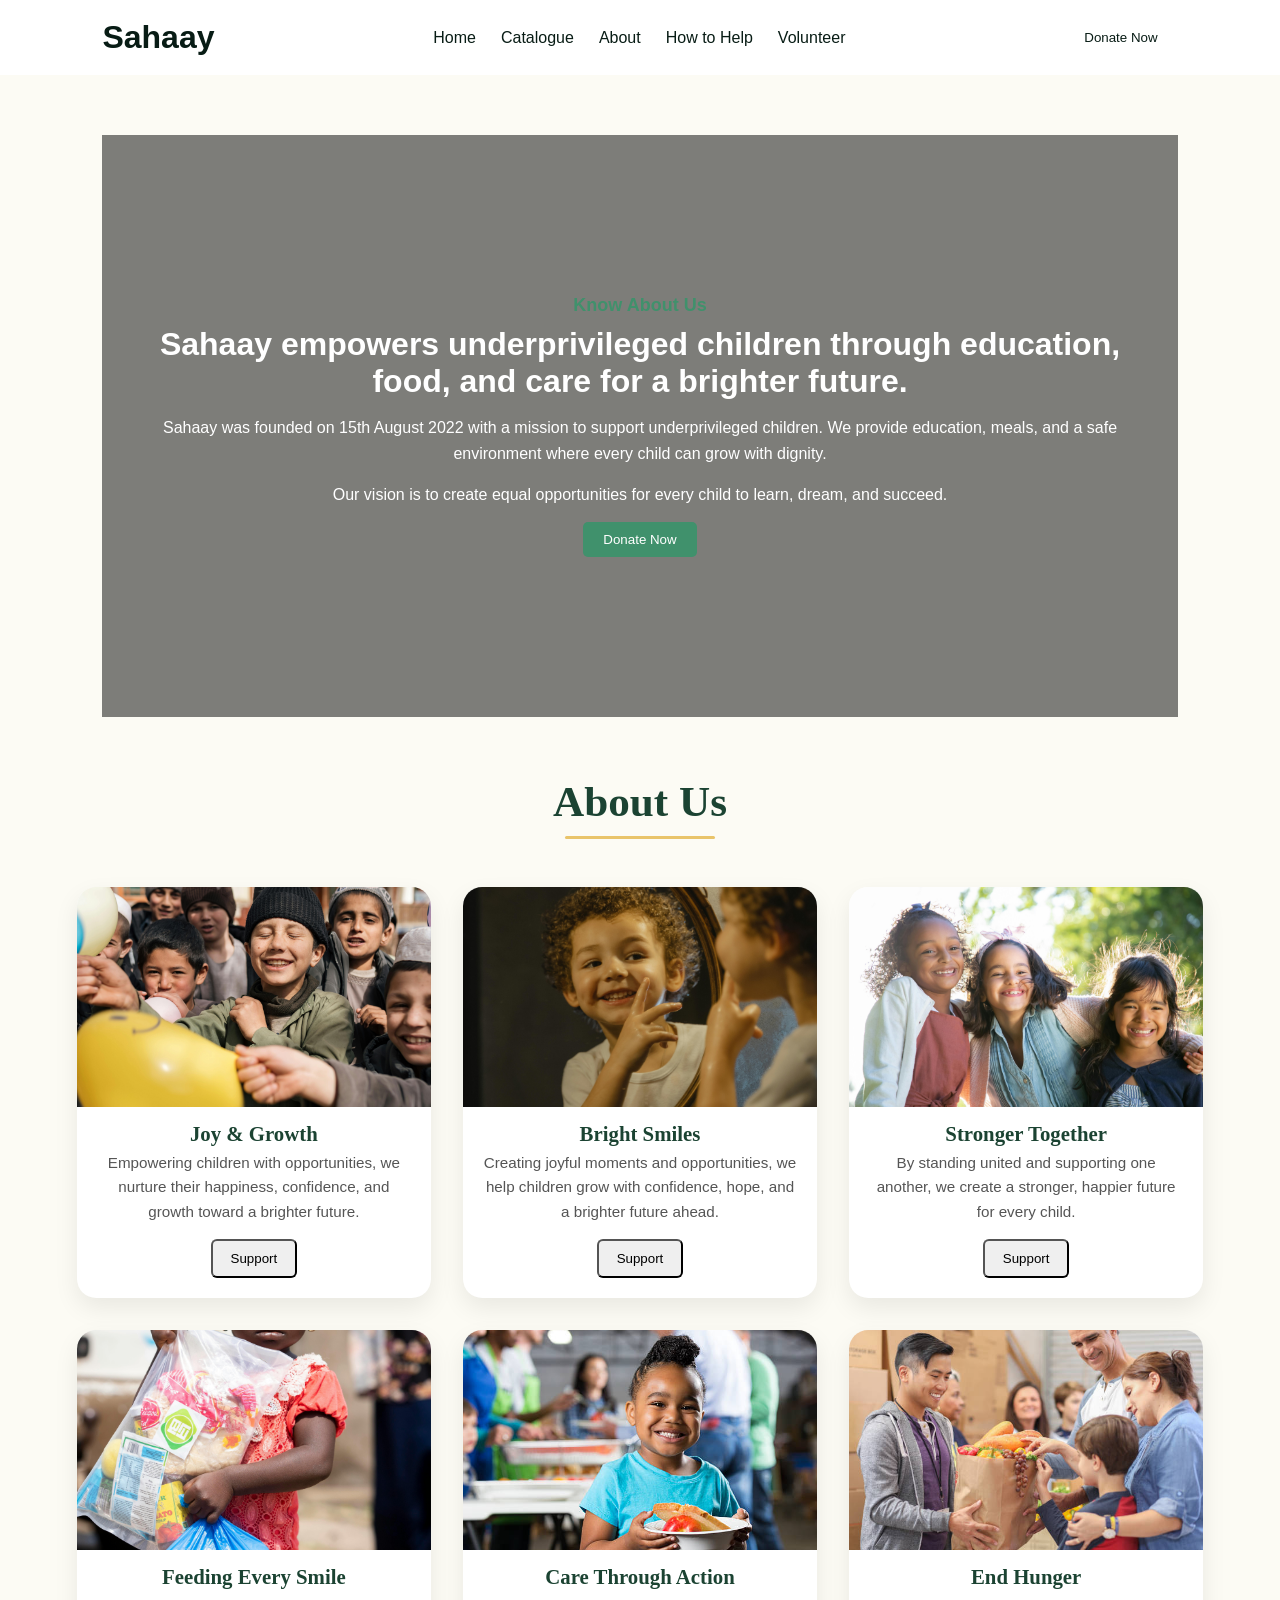
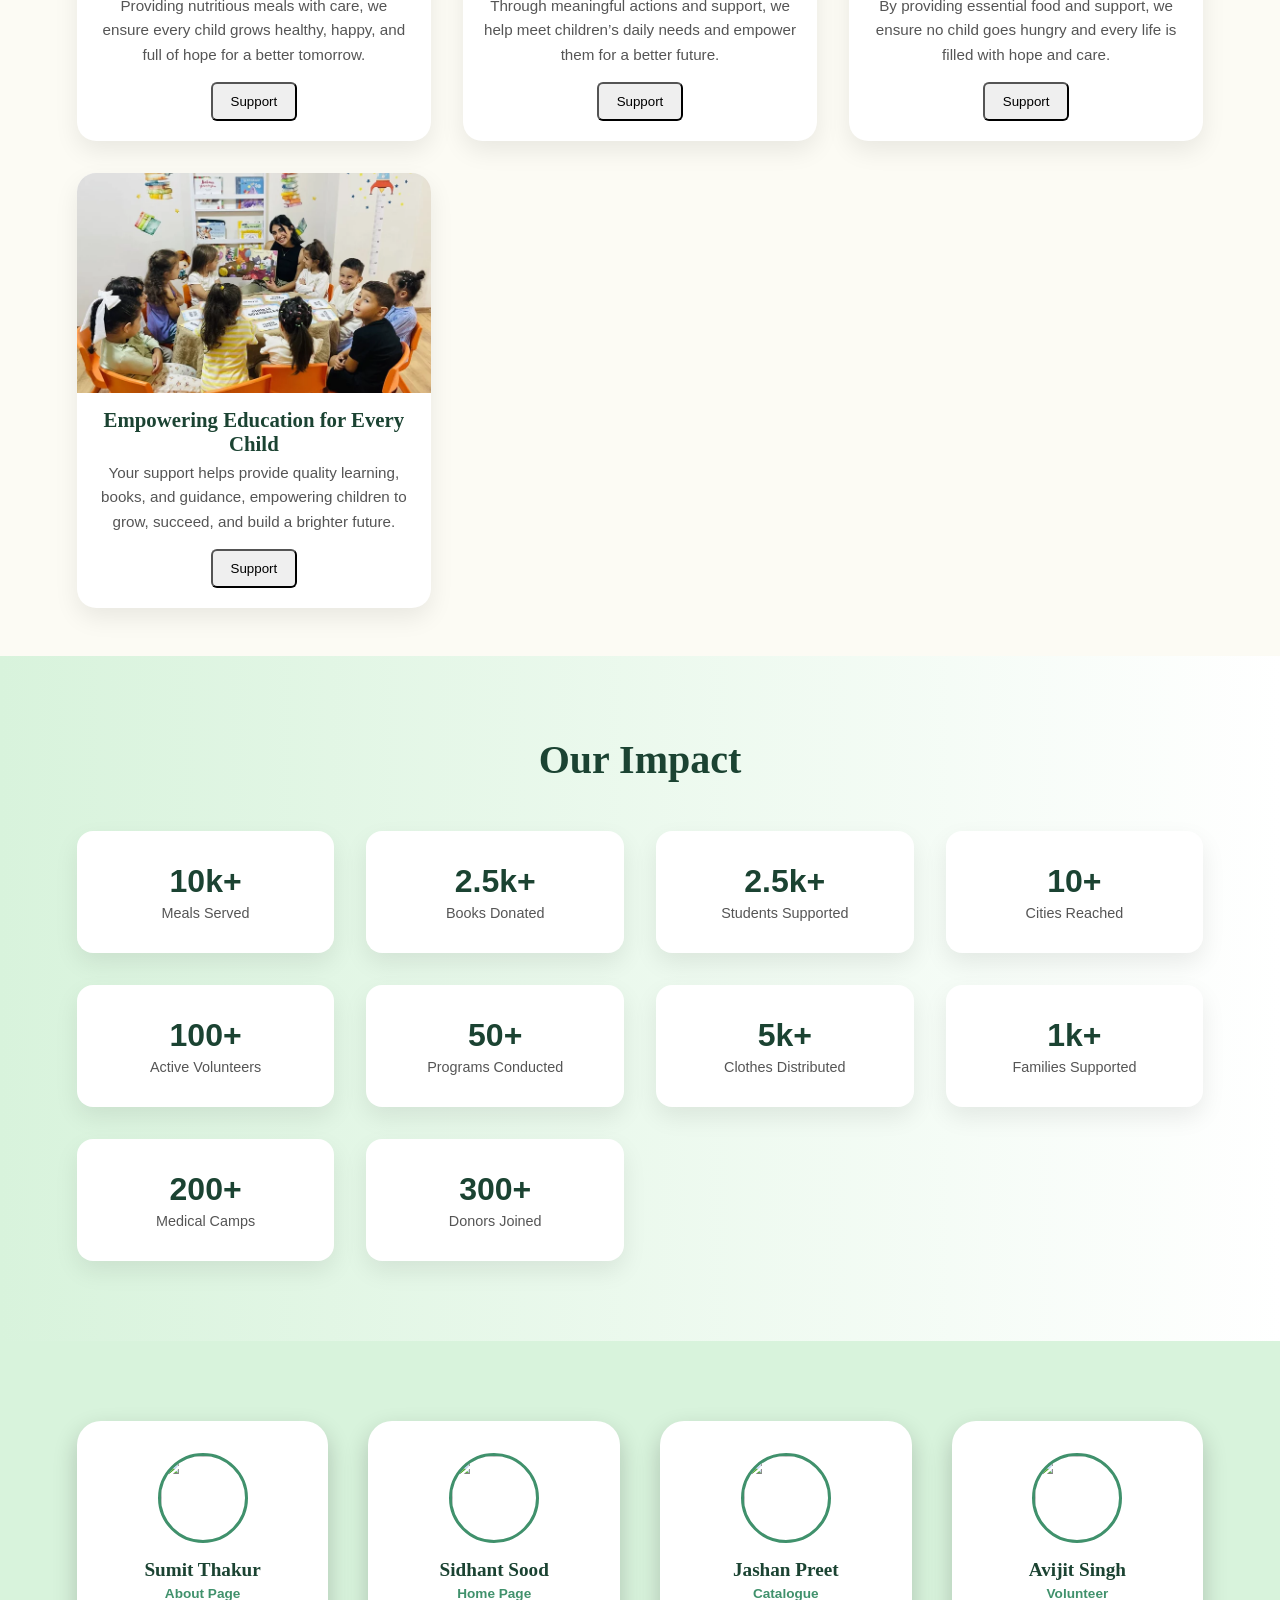
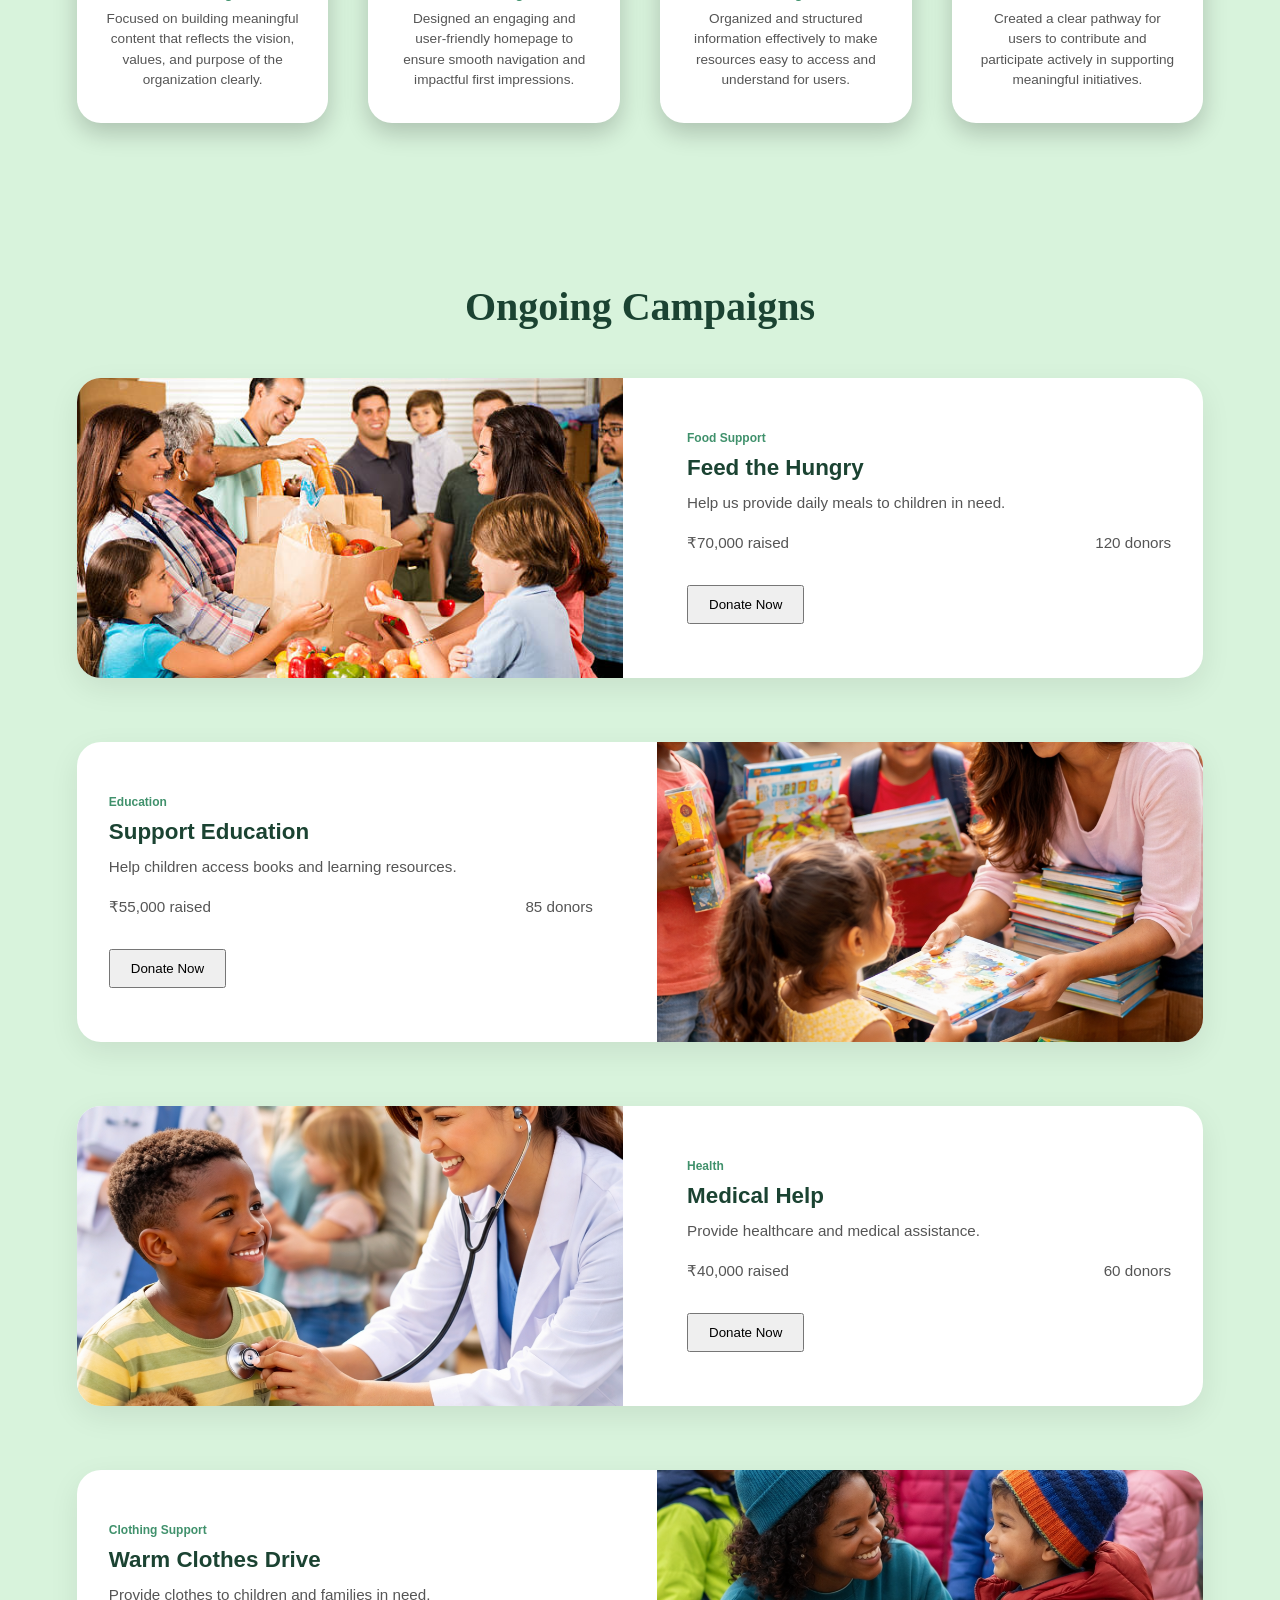
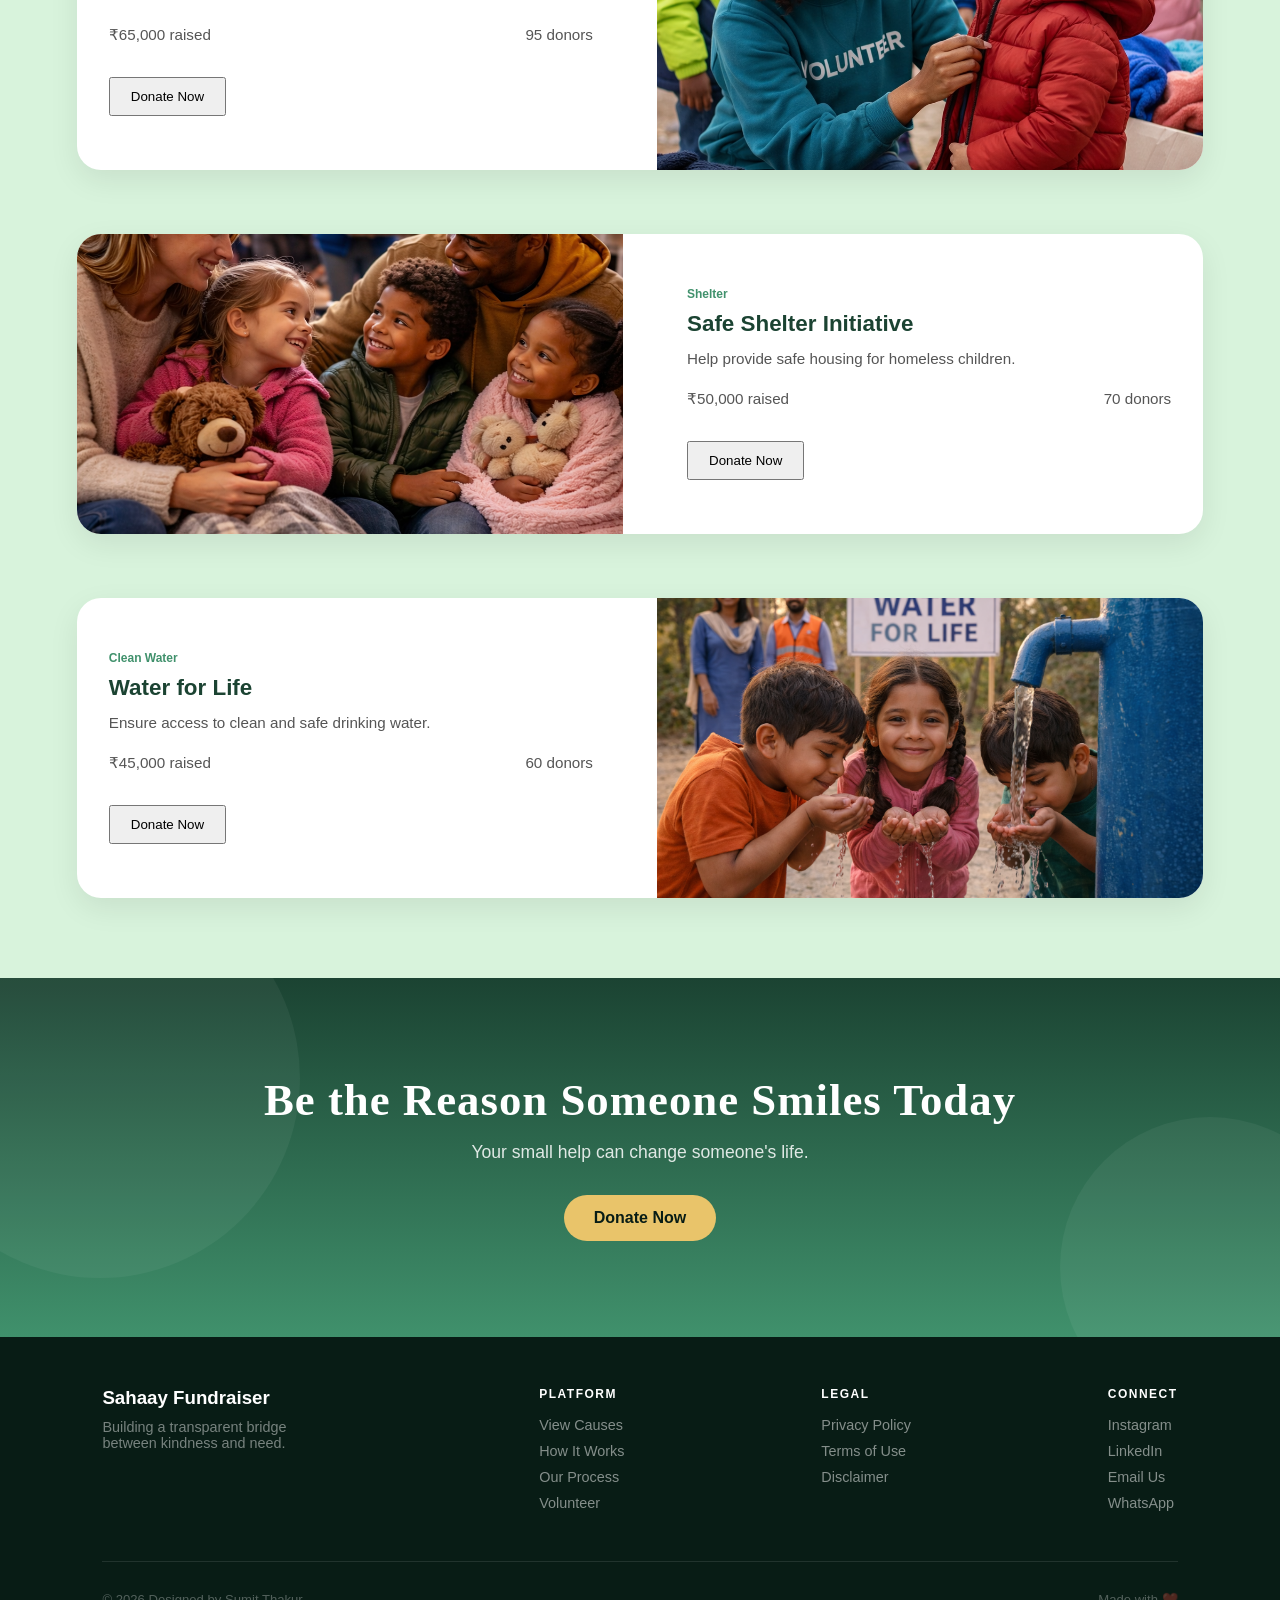
==== commit 313b66fb: "Links Changed" ====
--- a/ABOUT/index.html
+++ b/ABOUT/index.html
@@ -12,11 +12,11 @@
     <nav class="navbar">
       <div class="logo">Sahaay</div>
       <ul class="nav-links">
-        <li><a href="../Home/index.html">Home</a></li>
-        <li><a href="../Catalogue/catalogue.html">Catalogue</a></li>
+        <li><a href="Home/index.html">Home</a></li>
+        <li><a href="Catalogue/catalogue.html">Catalogue</a></li>
         <li><a href="#">About</a></li>
-        <li><a href="#how">How to Help</a></li>
-        <li><a href="#volunteer">Volunteer</a></li>
+        <li><a href="HowToHelp/Index.html">How to Help</a></li>
+        <li><a href="Volunteer/index.html">Volunteer</a></li>
       </ul>
       <button class="nav-donate">Donate Now</button>
     </nav>
--- a/ABOUT/style.css
+++ b/ABOUT/style.css
@@ -18,11 +18,6 @@
   box-sizing: border-box;
 }
 
-html,
-body {
-  overflow-x: hidden;
-}
-
 /* ===== BODY ===== */
 body {
   font-family: var(--font-alt);
@@ -36,7 +31,7 @@
   justify-content: space-between;
   align-items: center;
   padding: 1.2rem 8%;
-  background: var(--text-white);
+  background: var(--text-light);
   position: sticky;
   top: 0;
   box-shadow: var(--shadow);
@@ -53,6 +48,8 @@
   list-style: none;
   display: flex;
   gap: 25px;
+  margin: 0;
+  padding: 0;
 }
 
 .nav-links a {
@@ -62,8 +59,8 @@
 }
 
 .nav-donate {
-  background-color: var(--primary-color);
-  color: var(--text-light);
+  background-color: var(--primary-green);
+  color: var(--text-white);
   padding: 10px 20px;
   border: none;
   border-radius: 5px;
@@ -120,7 +117,6 @@
 /* ABOUT SECTION STYLING */
 .main-section1 {
   text-align: center;
-  padding: 4rem 2rem 2rem;
 }
 
 .about-heading {
@@ -132,7 +128,7 @@
 
 .about-heading::after {
   content: "";
-  width: 60px;
+  width: 150px;
   height: 3px;
   background: var(--accent-color);
   display: block;
@@ -152,13 +148,13 @@
   border-radius: 1.2rem;
   overflow: hidden;
   box-shadow: 0 10px 25px rgba(0, 0, 0, 0.08);
-  transition: 0.3s ease;
+  transition: 0.5s ease;
   display: flex;
   flex-direction: column;
 }
 
 .about-card:hover {
-  transform: translateY(-12px);
+  transform: scale(1.1);
   box-shadow: 0 20px 40px rgba(0, 0, 0, 0.15);
 }
 
@@ -245,20 +241,9 @@
 .impact-box::before {
   content: "";
   position: absolute;
-  inset: 0;
-  background: linear-gradient(
-    120deg,
-    transparent,
-    rgba(64, 145, 108, 0.15),
-    transparent
-  );
-  opacity: 0;
-  transition: 0.3s;
-}
-
-.impact-box:hover::before {
-  opacity: 1;
-}
+  transition: 2s;
+}
+
 
 /* CAMPAIGNS */
 .campaigns {
@@ -277,7 +262,7 @@
 .campaign-list {
   display: flex;
   flex-direction: column;
-  gap: 3rem;
+  gap: 4rem;
 }
 
 .campaign-card {
@@ -292,7 +277,7 @@
 }
 
 .campaign-card:hover {
-  transform: translateY(-10px);
+  transform: scale(1px);
   box-shadow: 0 20px 40px rgba(0, 0, 0, 0.15);
 }
 
@@ -302,8 +287,7 @@
 
 .campaign-img {
   width: 50%;
-  height: 260px;
-  overflow: hidden;
+  height: 300px;
 }
 
 .campaign-img img {
@@ -313,10 +297,6 @@
   transition: 0.3s;
 }
 
-.campaign-card:hover img {
-  transform: scale(1.1);
-}
-
 .campaign-content {
   width: 50%;
   padding: 2rem;
@@ -351,6 +331,7 @@
   color: #444;
 }
 
+
 .campaign-content .btn-primary {
   width: fit-content;
   padding: 10px 20px;
@@ -375,32 +356,15 @@
   padding: 2rem 1.5rem;
   text-align: center;
   transition: 0.3s ease;
-  box-shadow: 0 10px 25px rgba(0, 0, 0, 0.08);
+  box-shadow: 0 10px 25px rgba(0, 0, 0, 0.2);
   position: relative;
   overflow: hidden;
 }
 
-.team-card::before {
-  content: "";
-  position: absolute;
-  inset: 0;
-  background: linear-gradient(
-    120deg,
-    transparent,
-    rgba(64, 145, 108, 0.1),
-    transparent
-  );
-  opacity: 0;
-  transition: 0.3s;
-}
-
-.team-card:hover::before {
-  opacity: 1;
-}
 
 .team-card:hover {
-  transform: translateY(-12px);
-  box-shadow: 0 20px 40px rgba(0, 0, 0, 0.15);
+  transform: scale(1.1);
+  box-shadow: 0 20px 40px rgba(0,0,0, 0.1);
 }
 
 .team-card img {
@@ -443,11 +407,7 @@
 .donation-cta {
   padding: 6rem 2rem;
   text-align: center;
-  background: linear-gradient(
-    135deg,
-    var(--primary-color),
-    var(--secondary-color)
-  );
+  background: linear-gradient(var(--primary-color),var(--secondary-color));
   color: var(--text-light);
   position: relative;
   overflow: hidden;
@@ -501,7 +461,7 @@
 }
 
 .donation-cta .btn-primary:hover {
-  transform: scale(1.08);
+  transform: scale(1px);
   box-shadow: 0 10px 25px rgba(0, 0, 0, 0.2);
 }
 
@@ -577,9 +537,7 @@
   }
 }
 
-
 @media (max-width: 3840px) {
-
   .about-container {
     display: flex;
     flex-direction: column;
@@ -610,7 +568,7 @@
     z-index: 3;
     width: 100%;
     padding: 10rem 2rem;
-    text-align: justify;
+    text-align: center;
     color: white;
   }
 
@@ -618,5 +576,5 @@
   .about-text {
     color: white;
   }
-
-}+}
+
